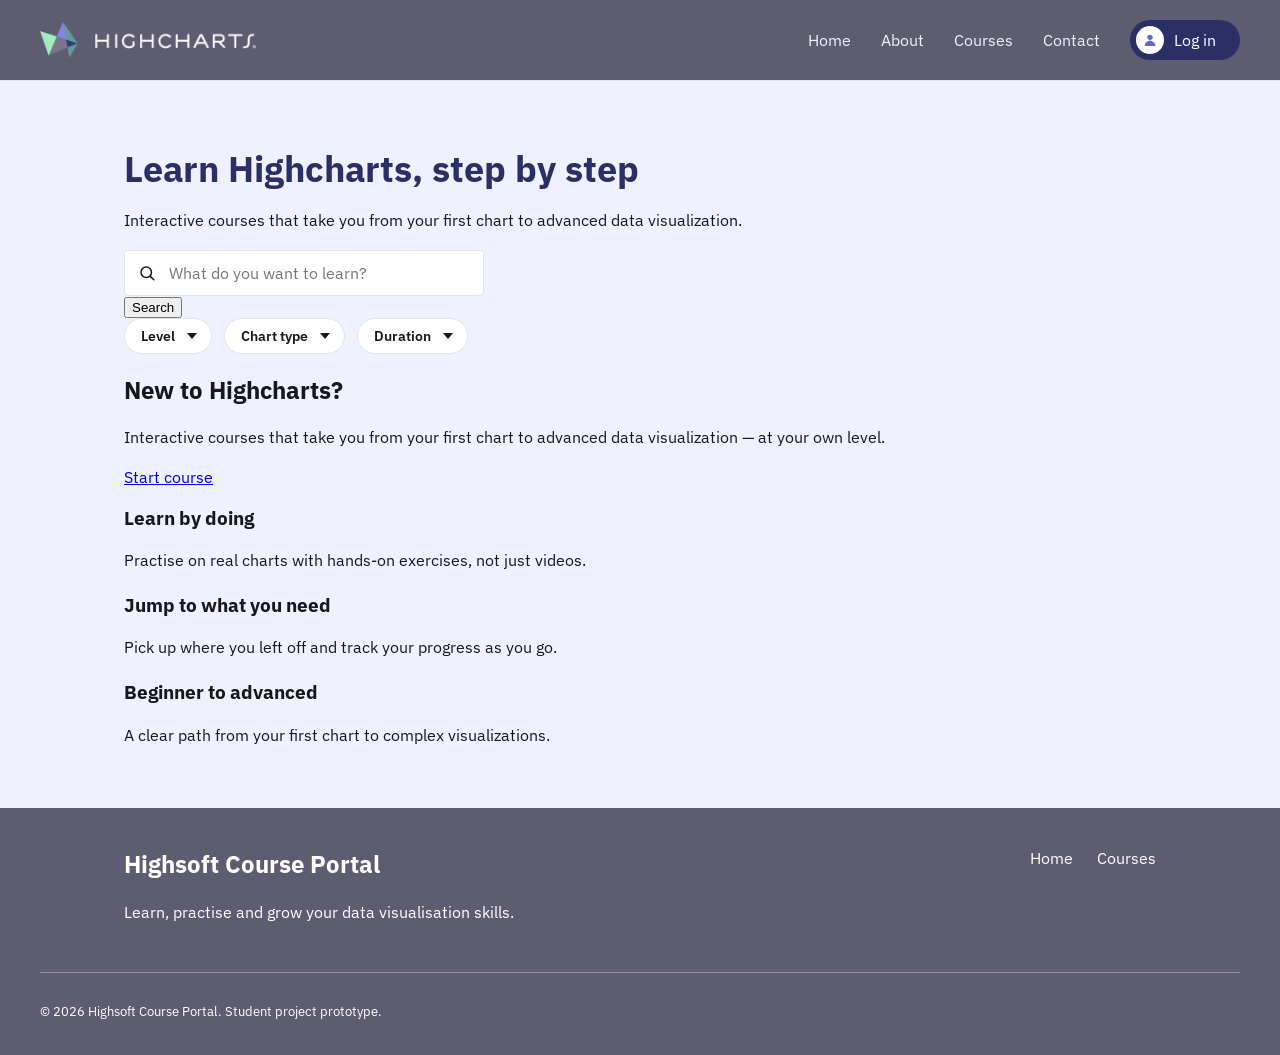
==== frontend/index.html @ a18215db "Add new and returning student sections to landing page" ====
<!DOCTYPE html>
<html lang="en">
<head>
    <meta charset="UTF-8">
    <meta name="viewport" content="width=device-width, initial-scale=1.0">
    <title>Home | Highsoft Course Portal</title>
    <link rel="preconnect" href="https://fonts.googleapis.com">
    <link rel="preconnect" href="https://fonts.gstatic.com" crossorigin>
    <link href="https://fonts.googleapis.com/css2?family=IBM+Plex+Sans:wght@300;400;500;600;700&display=swap" rel="stylesheet">
    <link rel="stylesheet" href="css/style.css">
</head>

<body>

    <header>
        <nav aria-label="Main navigation">
            <a href="index.html" class="nav-logo">
                <img src="logos/highcharts-logo-dark.png" alt="Highcharts home">
            </a>

            <ul>
                <li><a href="index.html" aria-current="page">Home</a></li>
                <li><a href="about.html">About</a></li>
                <li><a href="courses.html">Courses</a></li>
                <li><a href="contact.html">Contact</a></li>
            </ul>

            <div class="student-nav-dropdown">
                <button type="button"
                        class="login-btn student-nav-toggle"
                        aria-expanded="false"
                        aria-controls="student-nav-menu">
                    <span class="login-icon" aria-hidden="true">
                        <svg viewBox="0 0 24 24" width="16" height="16" fill="currentColor">
                            <circle cx="12" cy="8" r="4"/>
                            <path d="M4 21c0-4.4 3.6-8 8-8s8 3.6 8 8z"/>
                        </svg>
                    </span>
                    Log in
                </button>

                <div id="student-nav-menu" class="student-nav-menu" hidden>
                    <a href="login.html">Log in</a>
                    <a href="profile.html">My profile</a>
                    <span class="student-nav-disabled" aria-disabled="true">Settings</span>
                </div>
            </div>
        </nav>
    </header>

    <main>
        <!-- Hero: title, search and filters (search/filter markup reused from courses.html) -->
        <section class="hero">
            <div class="hero-text">
                <h1>Learn Highcharts, step by step</h1>
                <p>Interactive courses that take you from your first chart to advanced data visualization.</p>

                <div class="hero-search">
                    <div class="course-search">
                        <label for="landing-search" class="visually-hidden">Search courses</label>
                        <svg class="search-icon" viewBox="0 0 24 24" aria-hidden="true">
                            <circle cx="11" cy="11" r="7" fill="none" stroke="currentColor" stroke-width="2"/>
                            <line x1="16.5" y1="16.5" x2="21" y2="21" stroke="currentColor" stroke-width="2" stroke-linecap="round"/>
                        </svg>
                        <input
                            type="search"
                            id="landing-search"
                            placeholder="What do you want to learn?"
                        >
                    </div>
                    <button type="button" id="landing-search-btn" class="btn-search">Search</button>
                </div>

                <div class="course-filters">
                    <select id="landing-level" aria-label="Filter by level">
                        <option value="">Level</option>
                        <option value="beginner">Beginner</option>
                        <option value="intermediate">Intermediate</option>
                        <option value="advanced">Advanced</option>
                    </select>

                    <select id="landing-chart-type" aria-label="Filter by chart type">
                        <option value="">Chart type</option>
                        <option value="line">Line chart</option>
                        <option value="bar">Bar chart</option>
                        <option value="pie">Pie chart</option>
                    </select>

                    <select id="landing-duration" aria-label="Filter by duration">
                        <option value="">Duration</option>
                        <option value="short">1 hour or less</option>
                        <option value="medium">1–3 hours</option>
                        <option value="long">Over 3 hours</option>
                    </select>
                </div>
            </div>

            <!-- Image placeholder (right side) -->
            <div class="hero-image" aria-hidden="true"></div>
        </section>

        <!-- Search results: hidden until the user searches or filters -->
        <section class="search-results" id="landing-results" hidden>
            <div class="results-top">
                <h2>Explore courses</h2>
                <!-- button (not a link), because it changes something on this page -->
                <button type="button" id="landing-results-close" class="results-close" aria-label="Close search results">✕</button>
            </div>

            <!-- Filled with up to 3 matching courses by landing.js -->
            <div id="landing-results-list" class="course-grid"></div>

            <a href="courses.html" class="see-all-link">See all courses</a>
        </section>

        
        <!-- Returning student: shown by landing.js when Kari has progress -->
        <section class="continue" id="landing-continue" hidden>
            <h2>Continue where you left off</h2>
            <!-- Filled with Kari's courses by landing.js -->
            <div id="landing-continue-list" class="continue-grid"></div>
        </section>

        <!-- New student: shown when Kari has no progress yet -->
        <section class="new-user" id="landing-new-user">
            <h2>New to Highcharts?</h2>
            <p>Interactive courses that take you from your first chart to advanced data visualization — at your own level.</p>
            <a href="course-detail.html?course_id=1" class="btn btn-primary">Start course</a>

            <div class="feature-grid">
                <div class="feature-card">
                    <h3>Learn by doing</h3>
                    <p>Practise on real charts with hands-on exercises, not just videos.</p>
                </div>
                <div class="feature-card">
                    <h3>Jump to what you need</h3>
                    <p>Pick up where you left off and track your progress as you go.</p>
                </div>
                <div class="feature-card">
                    <h3>Beginner to advanced</h3>
                    <p>A clear path from your first chart to complex visualizations.</p>
                </div>
            </div>
        </section>

    </main>

    <footer class="site-footer">
        <div class="footer-content">
            <div class="footer-brand">
                <h2>Highsoft Course Portal</h2>
                <p>Learn, practise and grow your data visualisation skills.</p>
            </div>

            <nav class="footer-nav" aria-label="Footer navigation">
                <a href="index.html">Home</a>
                <a href="courses.html">Courses</a>
            </nav>
        </div>

        <div class="footer-bottom">
            <p>&copy; 2026 Highsoft Course Portal. Student project prototype.</p>
        </div>
    </footer>

    <script src="js/student-nav.js" defer></script>
</body>
</html>
---- frontend/css/style.css ----
/* ============================================================
   HIGHSOFT COURSE PORTAL — STYLES
   Contents:
     1. COLORS (design tokens)
     2. BASE (reset, body, layout, text)
     3. HEADER & NAV
     4. BUTTONS
     5. SEARCH & FILTERS
     6. COURSE CARDS
     7. FOOTER
   ============================================================ */


/* ============================================================
   1. COLORS  (built on the Highcharts brand kit)
   ============================================================ */
:root {
    /* --- Surfaces --- */
    --surface-page: #F0F1FF;   /* Brand 100 — page background */
    --surface-card: #FFFFFF;   /* Neutral 0 — cards */
    --surface-band: #E1E3FF;   /* Brand 200 — bands / image box */

    /* --- Text --- */
    --ink:    #18171C;   /* Neutral 900 — body text */
    --muted:  #5E5C70;   /* Neutral 600 — muted text */
    --border: #E3E3E8;   /* Neutral 100 — borders */
    --border-strong: #ACABBA;   /* Neutral 300 — dividers */

    /* --- Purple (actions) --- */
    --brand:        #4A55C9;  /* Brand 700 — primary button */
    --brand-hover:  #3F4699;  /* Brand 800 — hover */
    --brand-soft:   #F0F1FF;  /* Brand 100 — soft fill */
    --brand-accent: #6268D0;  /* Brand 600 — links, hover, focus */
    --brand-deep:   #2A2F66;  /* Brand 900 — headings, login */

    /* --- Status (light fill + dark ink) --- */
    --success-bg:   #D1FAE5;  --success-ink:   #047857;
    --attention-bg: #FEF3C7;  --attention-ink: #B45309;
    --danger-bg:    #FEE2E2;  --danger-ink:    #B91C1C;
}

/* ============================================================
   2. BASE
   ============================================================ */

/* --- Reset --- */
* {
    box-sizing: border-box;
}

/* --- Page --- */
body {
    margin: 0;
    font-family: "IBM Plex Sans", sans-serif;
    background-color: var(--surface-page);
    color: var(--ink);
}

/* --- Main layout --- */
main {
    max-width: 1080px;
    margin: 40px auto;
    padding: 0 24px;
}

/* --- Text --- */
h1 {
    font-size: 36px;
    margin-top: 64px;
    margin-bottom: 12px;
    color: var(--brand-deep);
}

p {
    line-height: 1.6;
}

/* --- Page intro (heading + text right under it) --- */
main > h1,
main > p {
    text-align: center;
}

main > p {
    color: var(--muted);
    margin-top: 0;
}


/* --- Back link (above the page heading) --- */
.back-link {
    display: inline-flex;
    align-items: center;
    gap: 16px;
    color: var(--ink);
    text-decoration: none;
    font-size: 18px;
    font-weight: 300;
    transition: color 0.15s;
}

.back-link svg {
    width: 40px;
    height: auto;
}

.back-link:hover {
    color: var(--brand);
}

/* --- Utilities --- */
/* Hides text visually but keeps it for screen readers */
.visually-hidden {
    position: absolute;
    width: 1px;
    height: 1px;
    overflow: hidden;
    clip: rect(0 0 0 0);
    white-space: nowrap;
}


/* ============================================================
   3. HEADER & NAV
   ============================================================ */

/* --- Header bar --- */
header {
    padding: 20px 40px;
    background-color: var(--muted);
    border-bottom: 1px solid var(--border);
}

/* --- Navigation (header only, so the footer nav isn't affected) --- */
header nav {
    display: flex;
    align-items: center;
    gap: 30px;
    flex-wrap: wrap;
}

/* --- Logo --- */
.nav-logo {
    display: inline-flex;
    align-items: center;
}

.nav-logo img {
    height: clamp(28px, 4vw, 36px);   /* scales a little with screen width */
    width: auto;
}

/* --- Links --- */
header nav ul {
    display: flex;
    gap: 30px;
    list-style: none;
    margin: 0 0 0 auto;   /* auto pushes the links to the right */
    padding: 0;
}

header nav a {
    text-decoration: none;
    color: var(--brand-soft);
}

header nav a:hover {
    text-decoration: underline;
}


/* ============================================================
   4. BUTTONS
   ============================================================ */

/* --- Login button (header) --- */
.login-btn {
    display: inline-flex;
    align-items: center;
    gap: 10px;
    padding: 6px 24px 6px 6px;   /* less on the left so the icon sits close to the edge */
    background-color: var(--brand-deep);
    color: #FFFFFF;
    border-radius: 999px;        /* pill shape */
    font-weight: 600;
    text-decoration: none;
    transition: background-color 0.15s;
}

.login-btn:hover {
    background-color: var(--brand);
    text-decoration: none;       /* stops the nav-link underline */
}

/* --- Profile icon inside the login button --- */
.login-icon {
    display: inline-flex;
    align-items: center;
    justify-content: center;
    width: 28px;
    height: 28px;
    border-radius: 50%;
    background-color: #FFFFFF;
    color: var(--brand-accent);  /* icon color */
}

/* --- "View course" button (cards) --- */
.course-button {
    align-self: center;          /* centered, hugs its text */
    margin-top: auto;            /* pushes the button to the bottom of the card */
    padding: 8px 24px;
    background-color: var(--brand-accent);
    color: var(--surface-card);
    border: 1px solid var(--brand);
    border-radius: 4px;
    font-family: inherit;
    font-size: 14px;
    font-weight: 600;
    cursor: pointer;
    transition: background-color 0.15s;
}

.course-button:hover:not(:disabled) {
    background-color: var(--brand-hover);
}

/* Disabled until course pages exist ("coming soon") */
.course-button:disabled {
    cursor: not-allowed;
}


/* --- "Load more" button (below the grid) --- */
.load-more-btn {
    display: block;
    margin: 32px auto 0;         /* centered under the cards */
    width: clamp(200px, 30%, 360px);   /* 30% of the content width, but never under 200px or over 360px */
    padding: 10px 16px;
    background-color: var(--surface-card);
    color: var(--brand);
    border: 1px solid var(--brand);
    border-radius: 4px;
    font-family: inherit;
    font-size: 14px;
    font-weight: 600;
    cursor: pointer;
    transition: background-color 0.15s;
}

.load-more-btn:hover {
    background-color: var(--surface-page);
}

/* Keep it hidden when JS sets the hidden attribute */
.load-more-btn[hidden] {
    display: none;
}


/* ============================================================
   5. SEARCH & FILTERS
   ============================================================ */

/* --- Toolbar: search + filters on one row --- */
.course-toolbar {
    display: flex;
    flex-wrap: wrap;
    align-items: center;
    justify-content: center;
    gap: 16px;
    margin-top: 30px;
    padding-bottom: 24px;
    border-bottom: 1px solid var(--border-strong);
}

/* --- Search field --- */
.course-search {
    position: relative;          /* lets the icon sit inside the field */
    flex: 1 1 280px;
    max-width: 360px;
}

.search-icon {
    position: absolute;
    left: 14px;
    top: 50%;
    transform: translateY(-50%);
    width: 18px;
    height: 18px;
    color: var(--ink);
    pointer-events: none;        /* clicks go through to the input */
}

.course-search input {
    width: 100%;
    padding: 12px 16px 12px 44px;   /* extra left space for the icon */
    font-family: inherit;
    font-size: 16px;
    color: var(--ink);
    background-color: var(--surface-card);
    border: 1px solid var(--border);
    border-radius: 4px;
    transition: border-color 0.15s;
}

.course-search input:hover {
    border-color: var(--brand);
}

.course-search input:focus {
    border-color: var(--brand);
    outline: 2px solid var(--brand-soft);
    outline-offset: 1px;
}

/* --- Filter dropdowns (pill shape) --- */
.course-filters {
    display: flex;
    flex-wrap: wrap;
    gap: 12px;
}

.course-filters select,
.course-sort {
    appearance: none;            /* removes the browser's own arrow */
    field-sizing: content;       /* width follows the selected text */
    padding: 8px 36px 8px 16px;  /* extra right space for our arrow */
    font-family: inherit;
    font-size: 14px;
    font-weight: 600;
    color: var(--ink);
    background-color: var(--surface-card);
    background-image: url("data:image/svg+xml,%3Csvg xmlns='http://www.w3.org/2000/svg' viewBox='0 0 10 6'%3E%3Cpath d='M0 0h10L5 6z' fill='%2318171C'/%3E%3C/svg%3E");
    background-repeat: no-repeat;
    background-position: right 14px center;
    background-size: 10px 6px;
    border: 1px solid var(--border);
    border-radius: 999px;
    cursor: pointer;
    transition: border-color 0.15s, background-color 0.15s;
}

.course-filters select:hover,
.course-sort:hover {
    background-color: var(--surface-page);   /* same light purple as the page */
    border-color: var(--brand);
}

.course-filters select:focus,
.course-sort:focus {
    border-color: var(--brand);
    outline: 2px solid var(--brand-soft);
    outline-offset: 1px;
}

/* Keep the open dropdown list white */
.course-filters select option {
    background-color: #FFFFFF;
    color: var(--ink);
}


/* ============================================================
   6. COURSE CARDS
   ============================================================ */

/* --- Results header: heading + course count --- */
.results-header {
    margin-top: 30px;
}

.results-header h2 {
    text-align: center;
    color: var(--brand-deep);
    margin-bottom: 8px;
}

#course-count {
    color: var(--muted);
    margin: 0;
}

/* --- Results bar: course count left, sort right --- */
.results-bar {
    display: flex;
    justify-content: space-between;
    align-items: center;
    gap: 16px;
    flex-wrap: wrap;
}

/* --- Grid --- */
.course-grid {
    display: grid;
    grid-template-columns: repeat(auto-fill, minmax(280px, 1fr));  /* 3 across on wide screens, wraps on small */
    gap: 24px;
    margin-top: 24px;
}

/* --- Card --- */
.course-card {
    background-color: var(--surface-card);
    border: 1px solid var(--border);
    border-radius: 0px;
    padding: 16px;
    text-align: left;
    display: flex;
    flex-direction: column;      /* stacks content so the button can sit at the bottom */
    transition: transform 0.35s ease, box-shadow 0.35s ease, border-color 0.35s ease;
}

.course-card:hover {
    transform: translateY(-1px);                     /* barely lifts */
    box-shadow: 0 4px 12px rgba(42, 47, 102, 0.06);  
    border-color: var(--brand-accent);
}

/* --- Image placeholder (sits inside the card padding) --- */
.course-image {
    width: 100%;
    height: 200px;
    margin-bottom: 16px;
    background-color: var(--surface-band);
    display: flex;
    align-items: center;
    justify-content: center;
    color: var(--muted);
    font-size: 14px;
}

/* --- Meta row: level badge left, duration right --- */
.course-meta {
    display: flex;
    justify-content: space-between;
    align-items: center;
    margin-bottom: 12px;
}

.course-duration {
    margin: 0;
    font-size: 12px;
    color: #625c73;
    font-weight: 400;
}

/* --- Level badge (color per level) --- */
.course-level {
    display: inline-block;
    padding: 4px 24px;
    border-radius: 999px;
    font-size: 12px;
    font-weight: 600;
    background-color: var(--success-bg);
    color: var(--success-ink);
}

.level-intermediate {
    background-color: var(--attention-bg);
    color: var(--attention-ink);
}

.level-advanced {
    background-color: var(--danger-bg);
    color: var(--danger-ink);
}

/* --- Title + description --- */
.course-card h3 {
    margin: 0 0 8px;
    font-size: 18px;
}

.course-description {
    margin: 0 0 16px;
    font-size: 14px;
}


/* ============================================================
   7. FOOTER
   ============================================================ */

/* --- Footer bar --- */
.site-footer {
    background-color: var(--muted);   /* same as the header */
    color: #FFFFFF;
    padding: 40px 24px 20px;
    margin-top: 60px;
}

/* --- Top row: brand + links --- */
.footer-content {
    max-width: 1032px;   /* same width as the main content (1080 - 2 × 24 padding) */
    margin: 0 auto;
    display: flex;
    justify-content: space-between;
    align-items: flex-start;
    gap: 30px;
}

.footer-brand h2 {
    margin-top: 0;
}

.footer-brand p {
    margin-top: 8px;
}

.footer-nav {
    display: flex;
    gap: 24px;
    flex-wrap: wrap;
}

.footer-nav a {
    color: #FFFFFF;
    text-decoration: none;
}

.footer-nav a:hover {
    text-decoration: underline;
}

/* --- Bottom row: copyright --- */
.footer-bottom {
    max-width: 1200px;
    margin: 30px auto 0;
    padding-top: 16px;
    border-top: 1px solid rgba(255, 255, 255, 0.3);
    font-size: 13px;
}

/* --- Mobile --- */
@media (max-width: 600px) {
    .footer-content {
        flex-direction: column;
    }
}

/* Lesson page layout */

.lesson-page {
    max-width: 1200px;
    margin: 0 auto;
    padding: 32px 24px;
}

.lesson-layout {
    display: grid;
    grid-template-columns: 320px minmax(0, 1fr);
    gap: 32px;
    margin-top: 32px;
}

.lesson-sidebar {
    background-color: #f5f7fb;
    padding: 24px;
    border-radius: 12px;
}

.lesson-main {
    min-width: 0;
}

@media (max-width: 768px) {
    .lesson-layout {
        grid-template-columns: 1fr;
    }
}
/* Lesson sidebar links */

#lesson-navigation {
    padding-left: 20px;
}

#lesson-navigation li {
    margin-bottom: 14px;
    line-height: 1.5;
}

#lesson-navigation a {
    color: #30366f;
    text-decoration: none;
}

#lesson-navigation a:hover {
    text-decoration: underline;
}

#lesson-navigation a.active {
    font-weight: bold;
    color: #2458c6;
}

#lesson-navigation a.completed {
    color: #218052;
}
/* Lesson progress consent */

.progress-consent {
    background-color: #f5f7fb;
    border: 1px solid #dce3f0;
    border-radius: 12px;
    padding: 24px;
    margin-top: 32px;
    margin-bottom: 24px;
}

.progress-consent h2 {
    margin-top: 0;
    color: #30366f;
}

.progress-consent label {
    display: flex;
    align-items: center;
    gap: 10px;
    margin: 20px 0;
    cursor: pointer;
}

.progress-consent input[type="checkbox"] {
    width: 18px;
    height: 18px;
    accent-color: #30366f;
}

#save-consent {
    background-color: #30366f;
    color: white;
    border: none;
    border-radius: 8px;
    padding: 10px 18px;
    cursor: pointer;
    font-size: 14px;
}

#save-consent:hover {
    background-color: #2458c6;
}

#consent-message {
    margin-top: 12px;
    color: #218052;
}
/* Lesson completion section */

.lesson-completion {
    background-color: #f5f7fb;
    border: 1px solid #dce3f0;
    border-radius: 12px;
    padding: 24px;
    margin-bottom: 24px;
}

.lesson-completion h2 {
    margin-top: 0;
    color: #30366f;
}

#completion-message {
    margin: 16px 0;
}

#complete-lesson {
    background-color: #30366f;
    color: white;
    border: none;
    border-radius: 8px;
    padding: 12px 20px;
    cursor: pointer;
    font-size: 14px;
}

#complete-lesson:hover:not(:disabled) {
    background-color: #2458c6;
}

#complete-lesson:disabled {
    background-color: #dce3e9;
    color: #64748b;
    cursor: not-allowed;
}
/* Previous and Next lesson buttons */

.lesson-buttons {
    display: flex;
    justify-content: space-between;
    gap: 16px;
    margin-top: 24px;
}

.lesson-buttons button {
    background-color: #30366f;
    color: white;
    border: none;
    border-radius: 8px;
    padding: 12px 24px;
    font-size: 14px;
    cursor: pointer;
}

.lesson-buttons button:hover:not(:disabled) {
    background-color: #2458c6;
}

.lesson-buttons button:disabled {
    background-color: #dce3e9;
    color: #64748b;
    cursor: not-allowed;
}

.lesson-buttons button:focus-visible {
    outline: 3px solid #2458c6;
    outline-offset: 3px;
}
/* Lesson help section */
.lesson-help {
    margin-top: 24px;
    padding: 24px;
    background-color: #f5f7fb;
    border: 1px solid #e1e5ee;
    border-radius: 12px;
}

.lesson-help h2 {
    margin-top: 0;
    margin-bottom: 16px;
}

.lesson-help p {
    line-height: 1.6;
}

.lesson-help ul {
    padding-left: 24px;
    line-height: 1.8;
}
/* Lesson practice section */
.lesson-practice {
    margin-top: 24px;
    padding: 24px;
    background-color: #f5f7fb;
    border: 1px solid #e1e5ee;
    border-radius: 12px;
}

.lesson-practice h2 {
    margin-top: 0;
    margin-bottom: 16px;
}

.practice-options {
    display: flex;
    flex-direction: column;
    gap: 12px;
    margin: 20px 0;
}

.practice-options label {
    cursor: pointer;
}

#check-practice-answer {
    background-color: #30366f;
    color: white;
    border: none;
    border-radius: 8px;
    padding: 12px 20px;
    cursor: pointer;
    font: inherit;
}

#check-practice-answer:hover {
    background-color: #454f9c;
}

#check-practice-answer:focus-visible {
    outline: 3px solid #6478d8;
    outline-offset: 3px;
}

#practice-feedback {
    margin-bottom: 0;
    line-height: 1.6;
}

/* Course detail - top section */
.course-detail-top {
    display: flex;
    align-items: center;
    gap: 40px;
    margin-top: 32px;
}

.course-detail-image img {
    width: 350px;
    max-width: 100%;
    height: auto;
}

.course-detail-info {
    flex: 1;
}

/* Course detail title */
.course-detail-info h1 {
    margin-top: 12px;
    margin-bottom: 16px;
    text-align: left;
}

/* Course detail - level badge */
.course-detail-info #course-level {
    display: inline-block;
    background-color: var(--success-bg);
    color: var(--success-ink);
    padding: 4px 20px;
    border-radius: 999px;
    font-size: 12px;
    font-weight: 600;
    margin: 0;
}

/* Course detail - duration and lessons */
.course-detail-meta {
    display: flex;
    align-items: center;
    gap: 32px;
    margin-top: 20px;
}

.course-detail-meta p {
    margin: 0;
}

/* Course detail - learning and about sections */
.course-detail-sections {
    display: grid;
    grid-template-columns: 1fr 1fr;
    gap: 40px;
    margin-top: 40px;
}

.course-learning {
    border-right: 1px solid var(--border-strong);
    padding-right: 40px;
}

.course-detail-sections h2 {
    color: var(--brand-deep);
    margin-top: 0;
}

/* Course detail - learning outcomes */
.course-learning li {
    margin-bottom: 16px;
    line-height: 1.5;
}

/* Course detail - content section */
.course-content {
    margin-top: 48px;
}

.course-content h2 {
    text-align: center;
    color: var(--brand-deep);
    margin-bottom: 32px;
}

/* Course detail - lesson list */
#lesson-list {
    list-style: none;
    padding: 0;
    margin: 0;
}

#lesson-list li {
    background-color: var(--surface-card);
    border: 1px solid var(--border-strong);
    padding: 20px 24px;
    margin-bottom: 12px;
    border-radius: 4px;
    display: flex;
justify-content: space-between;
align-items: center;
}

/* Course detail - lesson durations */
#lesson-list li span:last-child {
    color: var(--muted);
    font-size: 14px;
    white-space: nowrap;
    margin-left: 16px;
}

/* Course detail - Start Course button */
.course-actions {
    text-align: center;
    margin-top: 40px;
}

#start-course-btn {
    background-color: var(--brand);
    color: white;
    border: none;
    border-radius: 4px;
    padding: 14px 48px;
    font-family: inherit;
    font-size: 16px;
    font-weight: 600;
    cursor: pointer;
}

#start-course-btn:hover:not(:disabled) {
    background-color: var(--brand-hover);
}

/* Course detail - short description */
#course-summary {
    color: var(--muted);
    font-size: 16px;
    line-height: 1.5;
    margin: 16px 0;
    text-align: left;
}

/* Course detail - consent section */
.course-actions {
    max-width: 500px;
    margin: 48px auto 0;
    padding: 32px;
    border: 1px dashed var(--border-strong);
    text-align: center;
}

.course-consent {
    display: flex;
    align-items: flex-start;
    gap: 12px;
    text-align: left;
    font-size: 14px;
    line-height: 1.5;
    margin-bottom: 24px;
}

.course-consent input {
    margin-top: 4px;
    accent-color: var(--brand);
}

/* Course detail - consent feedback */
#course-consent-message {
    text-align: center;
    font-size: 13px;
    color: var(--muted);
    margin: 0 0 20px;
}

/* Lesson page - horizontal progress header */
.lesson-header {
    display: flex;
    align-items: center;
    gap: 24px;
    margin-bottom: 48px;
}

.lesson-header .back-link {
    margin-right: auto;
    white-space: nowrap;
}

.lesson-header #lesson-number {
    margin: 0;
    white-space: nowrap;
    font-weight: 600;
    color: var(--brand-deep);
}

.lesson-header #lesson-progress {
    width: 280px;
    height: 8px;
}

.lesson-header #progress-percentage {
    font-weight: 600;
    color: var(--brand-deep);
    white-space: nowrap;
}

/* Lesson page - sidebar styling */
.lesson-sidebar {
    background: transparent;
    border-radius: 0;
    border-right: 1px solid var(--border-strong);
    padding: 24px 32px 24px 0;
}

/* Lesson sidebar - navigation circles */
#lesson-navigation {
    list-style: none;
    padding-left: 0;
    margin-top: 24px;
}

#lesson-navigation li {
    position: relative;
    padding-left: 24px;
    margin-bottom: 20px;
}

#lesson-navigation li::before {
    content: "";
    position: absolute;
    left: 0;
    top: 7px;
    width: 8px;
    height: 8px;
    border: 1px solid var(--brand-deep);
    border-radius: 50%;
    background-color: transparent;
}

/* Current lesson - filled circle */
#lesson-navigation li:has(a.active)::before {
    background-color: var(--brand-deep);
    border-color: var(--brand-deep);
}

/* Completed lesson - green circle with checkmark */
#lesson-navigation li:has(a.completed)::before {
    content: "✓";
    background-color: var(--success-bg);
    border-color: var(--success-ink);
    color: var(--success-ink);
    font-size: 9px;
    font-weight: bold;
    text-align: center;
    line-height: 8px;
}

/* Current lesson takes priority if also completed */
#lesson-navigation li:has(a.active)::before {
    content: "";
    background-color: var(--brand-deep);
    border-color: var(--brand-deep);
}

/* Lesson sidebar - heading divider */
.lesson-sidebar h2 {
    font-size: 13px;
    font-weight: 500;
    text-transform: uppercase;
    letter-spacing: 0.5px;
    color: var(--brand-deep);
    border-bottom: 1px solid var(--border-strong);
    padding-bottom: 24px;
    margin-bottom: 28px;
}

/* Lesson page - content headings */
.lesson-main h1 {
    font-size: 32px;
    line-height: 1.2;
    color: var(--brand-deep);
    margin-top: 0;
    margin-bottom: 24px;
}

.lesson-content h2,
.lesson-example h2 {
    font-size: 18px;
    color: var(--brand-deep);
    margin-top: 24px;
    margin-bottom: 16px;
}

.lesson-content p {
    line-height: 1.6;
    max-width: 650px;
}

/* Lesson page - compact practice section */
.lesson-practice {
    padding: 24px;
    margin-top: 24px;
    border: 1px solid var(--border-strong);
    border-radius: 8px;
}

.lesson-practice h2 {
    font-size: 18px;
    color: var(--brand-deep);
    margin-top: 0;
    margin-bottom: 16px;
}

.lesson-practice p {
    margin-bottom: 12px;
}

/* Lesson page - expandable help */
.lesson-help {
    background: transparent;
    border: none;
    padding: 0;
    margin-top: 20px;
}

.lesson-help summary {
    display: inline-block;
    cursor: pointer;
    padding: 8px 16px;
    border: 1px solid var(--border-strong);
    border-radius: 4px;
    color: var(--brand-deep);
    font-size: 14px;
    font-weight: 600;
    list-style: none;
}

.lesson-help summary:hover {
    background-color: var(--surface-card);
}

.lesson-help[open] {
    background-color: var(--surface-card);
    border: 1px solid var(--border-strong);
    border-radius: 8px;
    padding: 20px;
}

/* Hide duplicate consent section on Lesson page */
.lesson-page .progress-consent {
    display: none;
}

/* Lesson page - Practice and Notes tabs */
.lesson-tabs {
    display: flex;
    gap: 0;
    margin-top: 32px;
    border-bottom: 1px solid var(--border-strong);
}

.lesson-tab {
    background: transparent;
    border: none;
    padding: 12px 28px;
    font-family: inherit;
    font-size: 15px;
    color: var(--muted);
    cursor: pointer;
}

.lesson-tab.active {
    color: var(--brand-deep);
    font-weight: 600;
    border-bottom: 3px solid var(--brand);
}

.lesson-tab:hover {
    color: var(--brand-deep);
}

/* Align Help to the right of Practice / Notes */
.lesson-tabs {
    align-items: center;
}

.lesson-tabs .lesson-help {
    margin: 0 0 0 auto;
    padding: 0;
    border: none;
    background: transparent;
}

.lesson-tabs .lesson-help summary {
    font-size: 13px;
    padding: 8px 14px;
    white-space: nowrap;
}

/* Keep Help in place when expanded */
.lesson-tabs {
    position: relative;
}

.lesson-tabs .lesson-help {
    position: relative;
}

.lesson-tabs .lesson-help[open] {
    background: transparent;
    border: none;
    padding: 0;
}

/* Floating Help panel */
.lesson-tabs .lesson-help[open] > :not(summary) {
    position: relative;
}

/* Position expanded Help as a floating panel */
.lesson-tabs .lesson-help[open] {
    position: absolute;
    right: 0;
    top: 0;
    width: 300px;
    background-color: var(--surface-card);
    border: 1px solid var(--border-strong);
    border-radius: 8px;
    padding: 16px;
    z-index: 10;
    box-shadow: 0 4px 12px rgba(0, 0, 0, 0.08);
}

/* Lesson page - connect tabs and practice panel */
.lesson-tabs {
    margin-top: 24px;
}

.lesson-practice {
    margin-top: 0;
    border-radius: 0 0 8px 8px;
}

.lesson-notes {
    margin-top: 0;
    padding: 24px;
    border: 1px solid var(--border-strong);
    border-radius: 0 0 8px 8px;
}

/* Keep the inactive panel hidden */
.lesson-practice[hidden],
.lesson-notes[hidden] {
    display: none;
}

/* Lesson page - consistent purple buttons */
.lesson-page #check-practice-answer,
.lesson-page #complete-lesson,
.lesson-page #next-lesson,
.lesson-page #previous-lesson {
    background-color: var(--brand);
    color: white;
    border: none;
    border-radius: 4px;
}

/* Hover effect */
.lesson-page #check-practice-answer:hover:not(:disabled),
.lesson-page #complete-lesson:hover:not(:disabled),
.lesson-page #next-lesson:hover:not(:disabled),
.lesson-page #previous-lesson:hover:not(:disabled) {
    background-color: var(--brand-hover);
}

/* Disabled buttons */
.lesson-page button:disabled {
    background-color: #d9dce5;
    color: #788196;
    cursor: not-allowed;
}

/* Lesson page - Notes panel */
.lesson-notes {
    padding: 24px;
    background-color: var(--surface-card);
}

.lesson-notes h2 {
    font-size: 18px;
    color: var(--brand-deep);
    margin: 0 0 16px;
}

.lesson-notes label {
    display: block;
    margin-bottom: 12px;
    font-size: 14px;
}

#lesson-notes-input {
    display: block;
    width: 100%;
    min-height: 180px;
    padding: 16px;
    box-sizing: border-box;
    border: 1px solid var(--border-strong);
    border-radius: 4px;
    font-family: inherit;
    font-size: 15px;
    line-height: 1.5;
    resize: vertical;
}

/* Course Completed page */
.completion-page {
    min-height: 75vh;
    display: flex;
    justify-content: center;
    align-items: flex-start;
    padding: 80px 24px;
    text-align: center;
}

.completion-content {
    width: 100%;
    max-width: 600px;
}

.completion-icon {
    width: 120px;
    height: 120px;
    margin: 0 auto 24px;
    border: 7px solid #10b981;
    border-radius: 50%;
    background-color: #d1fae5;
    color: #047857;
    font-size: 72px;
    display: flex;
    justify-content: center;
    align-items: center;
}

.completion-content h1 {
    margin-bottom: 12px;
    color: var(--brand-deep);
}

.completion-confirmation {
    display: flex;
    align-items: center;
    justify-content: center;
    gap: 14px;
    width: fit-content;
    max-width: 100%;
    margin: 24px auto;
    padding: 12px 28px;
    border: 1px solid #E5AC45;
    border-radius: 999px;
    color: var(--muted);
    font-size: 14px;
}

.completion-confirmation::before {
    content: "";
    width: 14px;
    height: 14px;
    flex-shrink: 0;
    background-color: #D99A25;
    border: 1px solid #946514;
    border-radius: 50%;
}

.completion-stats {
    display: flex;
    justify-content: center;
    gap: 40px;
    margin: 32px 0 64px;
}

.completion-stats div {
    display: flex;
    flex-direction: column;
    gap: 4px;
}

.completion-stats strong {
    font-size: 24px;
    color: var(--brand-deep);
}

.completion-stats span {
    color: var(--muted);
}

.completion-actions {
    display: flex;
    justify-content: center;
    gap: 24px;
    flex-wrap: wrap;
}

.completion-primary-btn,
.completion-secondary-btn {
    padding: 12px 24px;
    border-radius: 4px;
    text-decoration: none;
    font-weight: 600;
}

.completion-primary-btn {
    background-color: var(--brand);
    color: white;
}

.completion-secondary-btn {
    border: 1px solid var(--brand);
    color: var(--brand);
}

.completion-page[hidden] {
    display: none;
}


/* =========================
   STUDENT PROFILE PAGE
   ========================= */

.profile-page {
    background-color: #f5f3ff;
    min-height: 80vh;
    padding: 48px 24px 80px;
}

.profile-container {
    max-width: 1100px;
    margin: 0 auto;
}

.profile-container > h1 {
    color: #21154a;
    font-size: 36px;
    font-weight: 700;
    margin-bottom: 32px;
}


/* Student information card */

.profile-student {
    display: flex;
    align-items: center;
    gap: 24px;
    background: #ffffff;
    border-radius: 16px;
    padding: 28px 32px;
    margin-bottom: 32px;
    box-shadow: 0 3px 12px rgba(33, 21, 74, 0.06);
}

.profile-avatar {
    width: 76px;
    height: 76px;
    border-radius: 50%;
    background: #e9e2ff;
    color: #39217a;
    display: flex;
    align-items: center;
    justify-content: center;
    font-size: 32px;
    font-weight: 700;
    flex-shrink: 0;
}

.profile-student-info h2 {
    color: #21154a;
    font-size: 22px;
    margin: 0 0 8px;
}

.profile-student-info p {
    color: #625c73;
    font-size: 14px;
    margin: 4px 0;
}

@media (max-width: 600px) {
    .profile-student {
        padding: 24px;
        gap: 16px;
    }

    .profile-avatar {
        width: 60px;
        height: 60px;
        font-size: 26px;
    }
}


/* Profile progress section */

.profile-progress {
    background: #ffffff;
    border-radius: 16px;
    padding: 32px;
    margin-bottom: 32px;
    box-shadow: 0 3px 12px rgba(33, 21, 74, 0.06);
}

.profile-progress > h2 {
    color: #21154a;
    font-size: 24px;
    margin: 0 0 28px;
}

.profile-progress-content {
    display: grid;
    grid-template-columns: 1fr 1.5fr;
    gap: 40px;
    align-items: center;
}

.profile-overall h3,
.profile-course-chart h3 {
    color: #39217a;
    font-size: 16px;
    font-weight: 600;
    margin-bottom: 20px;
}

.profile-overall {
    text-align: center;
}

#profile-overall-progress {
    font-size: 40px;
    font-weight: 700;
    color: #39217a;
}

#profile-progress-chart {
    min-height: 220px;
}

@media (max-width: 700px) {
    .profile-progress-content {
        grid-template-columns: 1fr;
        gap: 24px;
    }

    .profile-progress {
        padding: 24px;
    }
}


/* Circular overall progress indicator */

.profile-progress-circle {
    width: 170px;
    height: 170px;
    border-radius: 50%;
    margin: 0 auto;
    background: conic-gradient(
        #7655d6 0%,
        #7655d6 0%,
        #e9e2ff 0%,
        #e9e2ff 100%
    );
    display: flex;
    align-items: center;
    justify-content: center;
    position: relative;
}

.profile-progress-circle::before {
    content: "";
    position: absolute;
    inset: 16px;
    background: #ffffff;
    border-radius: 50%;
}

#profile-overall-progress {
    position: relative;
    z-index: 1;
    font-size: 36px;
    font-weight: 700;
    color: #39217a;
}


/* Profile consent controls */

.profile-consent-controls {
    margin-left: auto;
    text-align: right;
}

.profile-consent-controls p {
    font-size: 14px;
    color: #625c73;
    margin: 0 0 6px;
}

#profile-withdraw-consent {
    background: none;
    border: none;
    padding: 0;
    color: #c44b4b;
    font-family: inherit;
    font-size: 13px;
    text-decoration: underline;
    cursor: pointer;
}

#profile-withdraw-consent:hover {
    color: #922d2d;
}

@media (max-width: 600px) {
    .profile-student {
        flex-wrap: wrap;
    }

    .profile-consent-controls {
        width: 100%;
        margin-left: 0;
        text-align: left;
    }
}

.profile-progress-circle-label {
    position: relative;
    z-index: 1;
    display: flex;
    flex-direction: column;
    align-items: center;
    gap: 2px;
}

.profile-overall-caption {
    color: #625c73;
    font-size: 13px;
}


/* Profile course sections */

.profile-in-progress,
.profile-completed,
.profile-recommended {
    margin-bottom: 36px;
}

.profile-in-progress > h2,
.profile-completed > h2,
.profile-recommended > h2 {
    color: #21154a;
    font-size: 24px;
    font-weight: 700;
    margin-bottom: 20px;
}

/* Course card grid */

#profile-active-courses,
#profile-completed-courses {
    display: grid;
    grid-template-columns: repeat(2, minmax(0, 1fr));
    gap: 20px;
}

.profile-course-card {
    background: #ffffff;
    border-radius: 16px;
    padding: 24px;
    box-shadow: 0 3px 12px rgba(33, 21, 74, 0.06);
}

.profile-course-card h3 {
    color: #21154a;
    font-size: 18px;
    margin: 0 0 12px;
}

@media (max-width: 700px) {
    #profile-active-courses,
    #profile-completed-courses {
        grid-template-columns: 1fr;
    }
}


/* Profile course card details */

.profile-course-card p {
    color: #625c73;
    font-size: 14px;
    margin: 0 0 16px;
}

.profile-course-card progress {
    display: block;
    width: 100%;
    height: 10px;
    margin-bottom: 20px;
    appearance: none;
    border: none;
    border-radius: 10px;
    overflow: hidden;
    background: #e9e2ff;
}

.profile-course-card progress::-webkit-progress-bar {
    background: #e9e2ff;
    border-radius: 10px;
}

.profile-course-card progress::-webkit-progress-value {
    background: #7655d6;
    border-radius: 10px;
}

.profile-course-card progress::-moz-progress-bar {
    background: #7655d6;
    border-radius: 10px;
}

.profile-course-card a {
    display: inline-block;
    background: #7655d6;
    color: #ffffff;
    padding: 10px 20px;
    border-radius: 8px;
    font-size: 14px;
    font-weight: 600;
    text-decoration: none;
}

.profile-course-card a:hover {
    background: #5938b3;
}


/* Recommended courses */

.profile-recommended {
    border-top: 1px solid #b9b3d2;
    padding-top: 36px;
    margin-top: 48px;
}

.profile-recommended > h2 {
    text-align: center;
    margin-bottom: 32px;
}

#profile-recommended-courses {
    display: grid;
    grid-template-columns: repeat(3, minmax(0, 1fr));
    gap: 20px;
}

/* Recommended course links match Courses page buttons */
#profile-recommended-courses .course-button {
    display: inline-block;
    text-decoration: none;
    text-align: center;
}

/* Student navigation dropdown */
.student-nav-dropdown {
    position: relative;
}

.student-nav-toggle {
    cursor: pointer;
    font: inherit;
    appearance: none;
    border: none;
    outline: none;
}

.student-nav-toggle:focus-visible {
    outline: 2px solid #ffffff;
    outline-offset: 3px;
}

.student-nav-menu {
    position: absolute;
    top: calc(100% + 10px);
    right: 0;
    z-index: 1000;
    min-width: 170px;
    padding: 8px;
    background: #ffffff;
    border: 1px solid #e9e2f5;
    border-radius: 12px;
    box-shadow: 0 8px 24px rgba(40, 25, 75, 0.12);
}

.student-nav-menu[hidden] {
    display: none;
}

.student-nav-menu a,
.student-nav-disabled {
    display: block;
    padding: 11px 14px;
    border-radius: 8px;
    font-size: 14px;
    text-decoration: none;
    color: #302547;
}

.student-nav-menu a:hover,
.student-nav-menu a:focus-visible {
    background: #f0ebff;
    color: #6543c0;
}

.student-nav-disabled {
    color: #9993a5;
    cursor: not-allowed;
}
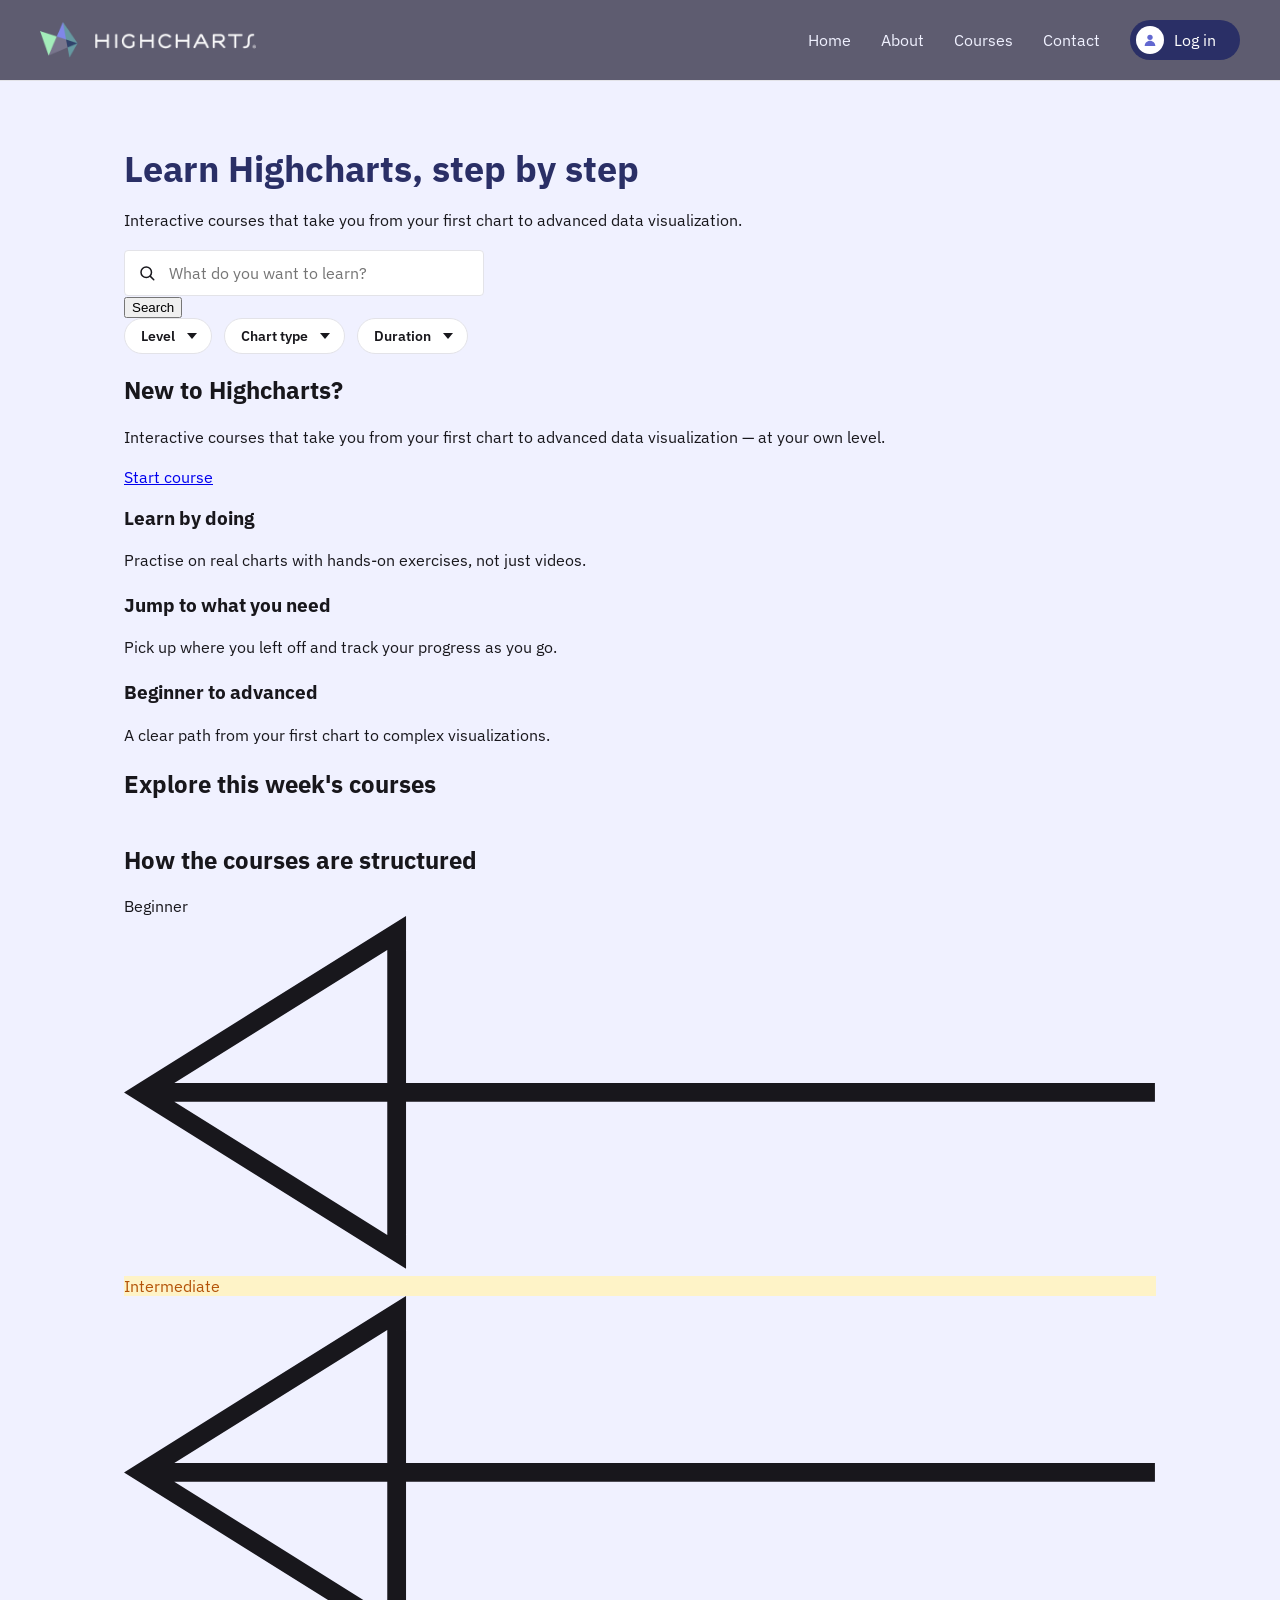
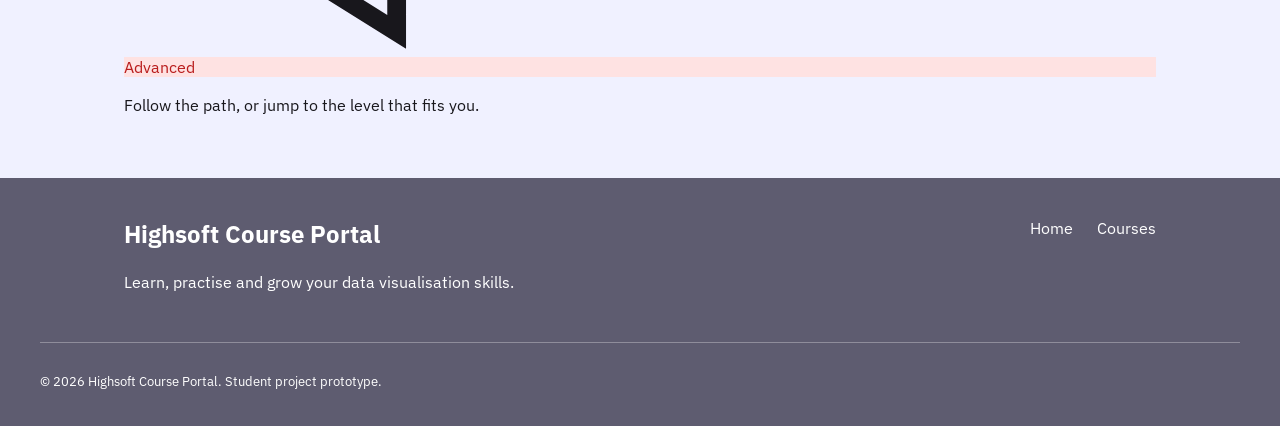
==== commit a1bfdf40: "Add course structure section with level path" ====
--- a/frontend/index.html
+++ b/frontend/index.html
@@ -143,6 +143,34 @@
             </div>
         </section>
 
+        
+        <!-- Always shown: three courses, filled by landing.js -->
+        <section class="week-courses">
+            <h2>Explore this week's courses</h2>
+            <div id="landing-week-list" class="course-grid"></div>
+        </section>
+
+        
+        <!-- Static: the three levels -->
+        <section class="course-structure">
+            <h2>How the courses are structured</h2>
+
+            <div class="levels">
+                <div class="level-box level-beginner">Beginner</div>
+                <svg class="level-arrow" viewBox="0 0 55 19" fill="none" aria-hidden="true">
+                    <path d="M54.9434 9.40234H0.94336M0.94336 9.40234L14.5305 0.902344V17.9023L0.94336 9.40234Z" stroke="currentColor"/>
+                </svg>
+                <div class="level-box level-intermediate">Intermediate</div>
+                <svg class="level-arrow" viewBox="0 0 55 19" fill="none" aria-hidden="true">
+                    <path d="M54.9434 9.40234H0.94336M0.94336 9.40234L14.5305 0.902344V17.9023L0.94336 9.40234Z" stroke="currentColor"/>
+                </svg>
+                <div class="level-box level-advanced">Advanced</div>
+            </div>
+
+            <p>Follow the path, or jump to the level that fits you.</p>
+        </section>
+
+
     </main>
 
     <footer class="site-footer">
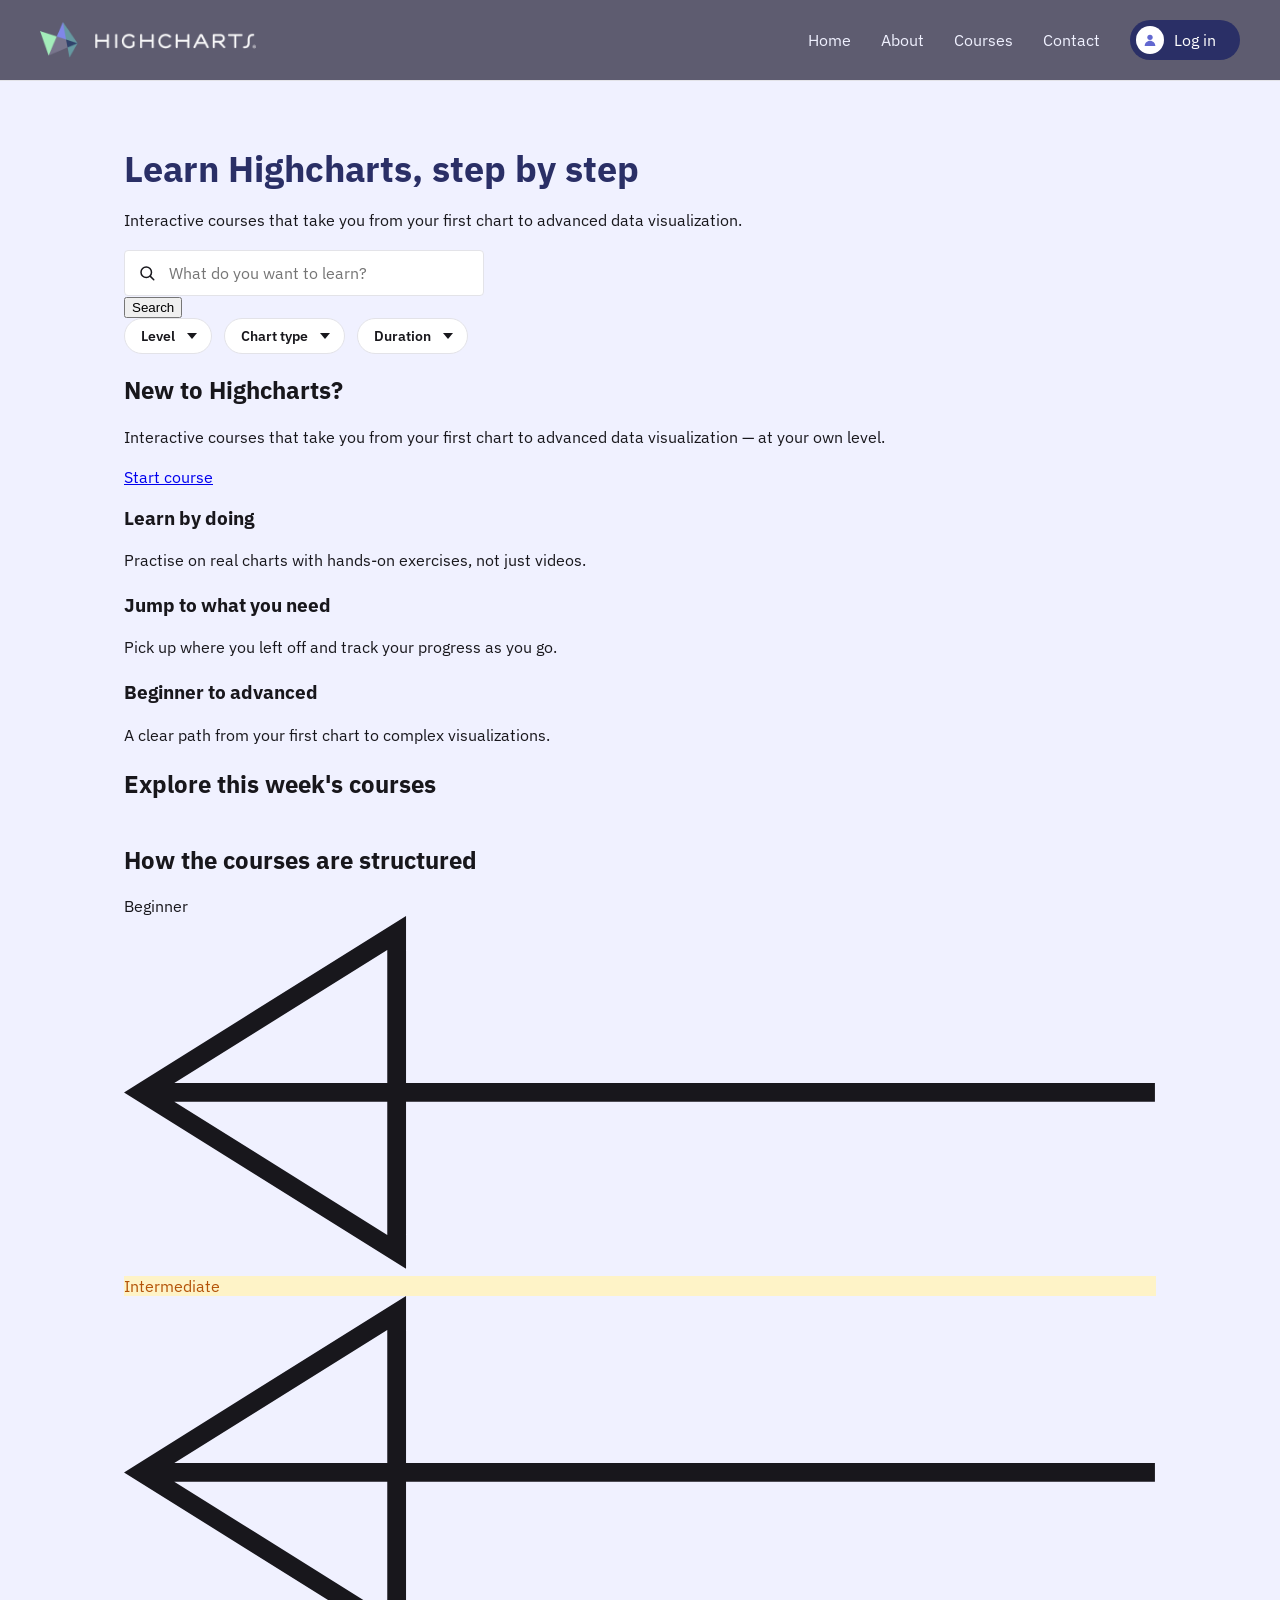
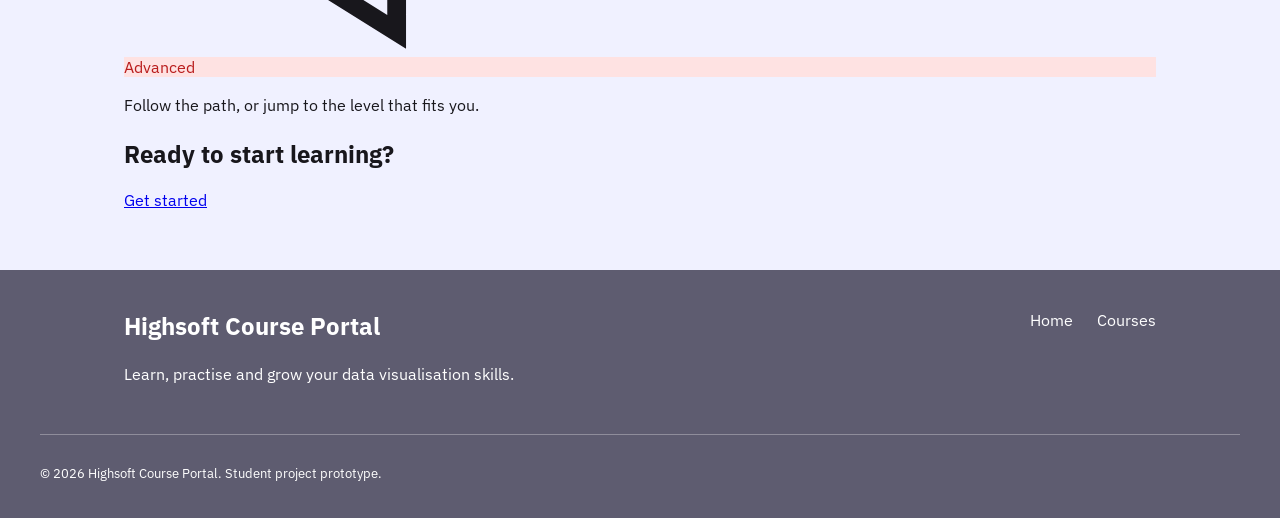
==== commit 46e9d906: "Add call to action section to landing page" ====
--- a/frontend/index.html
+++ b/frontend/index.html
@@ -170,6 +170,12 @@
             <p>Follow the path, or jump to the level that fits you.</p>
         </section>
 
+        
+        <!-- Call to action -->
+        <section class="cta">
+            <h2>Ready to start learning?</h2>
+            <a href="courses.html" class="btn btn-primary">Get started</a>
+        </section>
 
     </main>
 
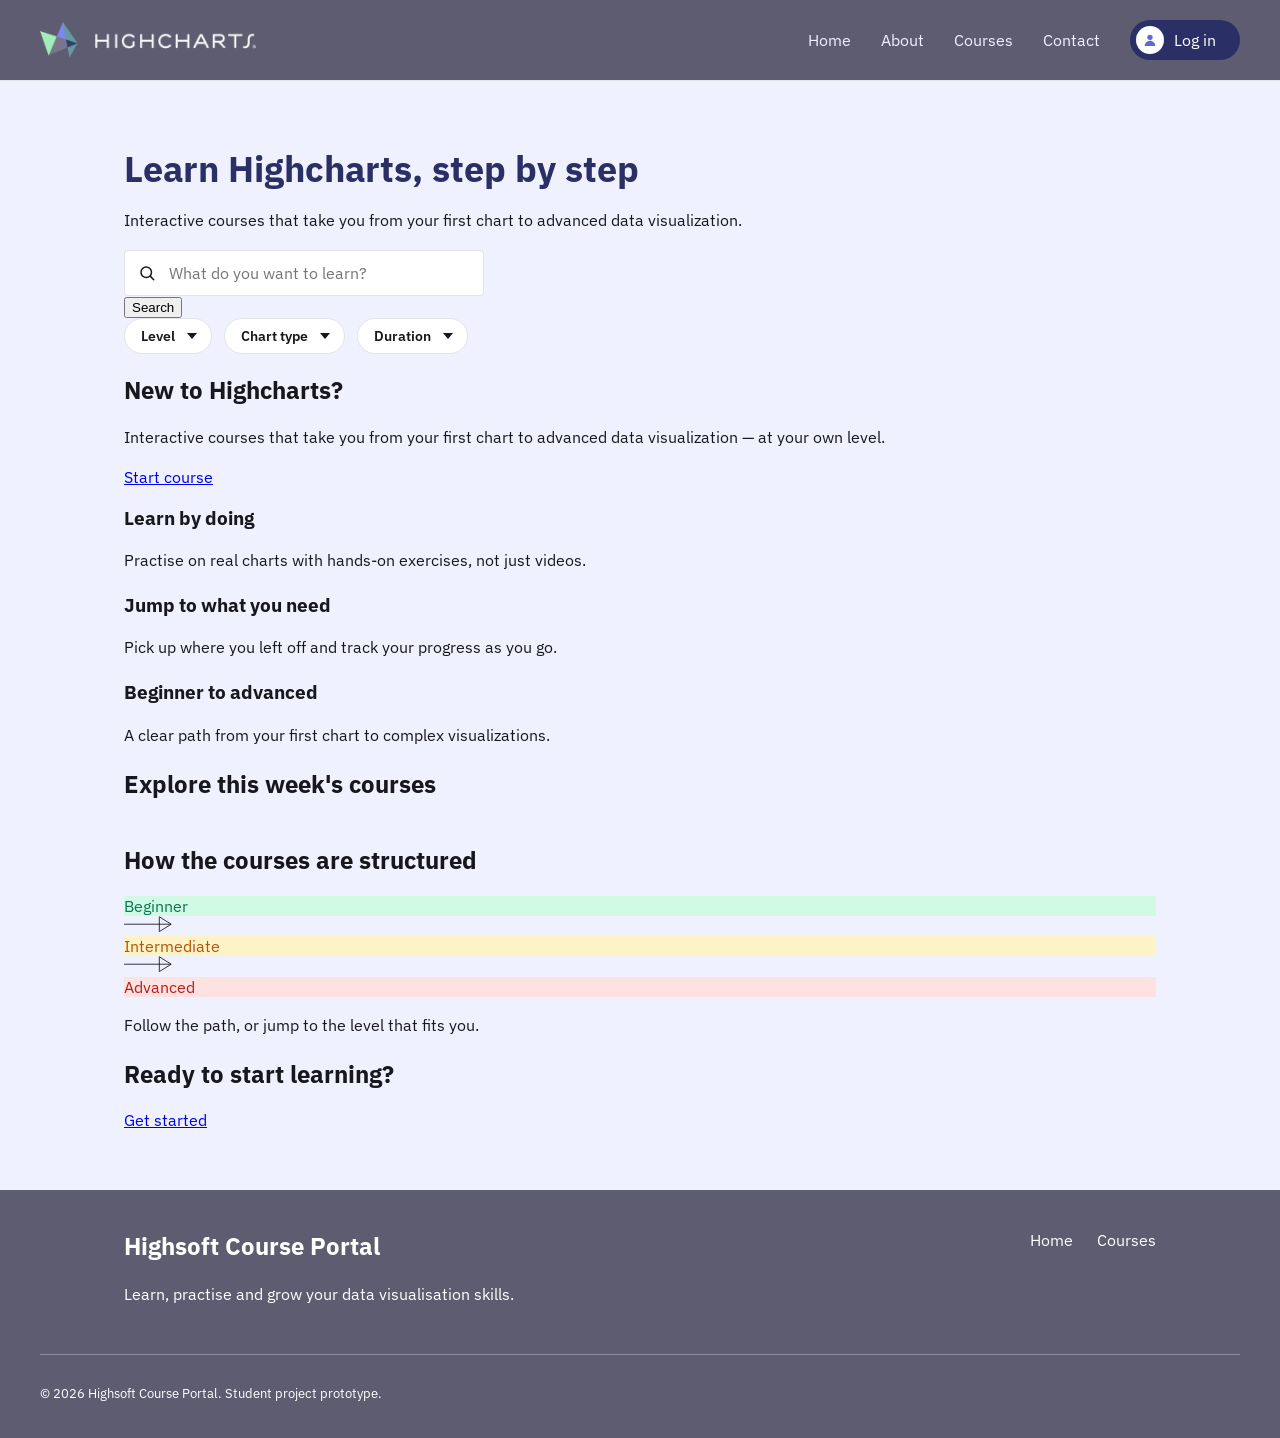
==== commit 660041b1: "Add landing stylesheet with flipped level arrows" ====
--- a/frontend/index.html
+++ b/frontend/index.html
@@ -8,6 +8,7 @@
     <link rel="preconnect" href="https://fonts.gstatic.com" crossorigin>
     <link href="https://fonts.googleapis.com/css2?family=IBM+Plex+Sans:wght@300;400;500;600;700&display=swap" rel="stylesheet">
     <link rel="stylesheet" href="css/style.css">
+    <link rel="stylesheet" href="css/landing.css">
 </head>
 
 <body>
--- a/frontend/css/style.css
+++ b/frontend/css/style.css
@@ -454,6 +454,11 @@
     color: var(--success-ink);
 }
 
+.level-beginner {
+    background-color: var(--success-bg);
+    color: var(--success-ink);
+}
+
 .level-intermediate {
     background-color: var(--attention-bg);
     color: var(--attention-ink);
--- a/frontend/css/landing.css
+++ b/frontend/css/landing.css
@@ -0,0 +1,5 @@
+/* Same arrow as the back link, flipped to point right */
+.level-arrow {
+    width: 48px;
+    transform: scaleX(-1);
+}
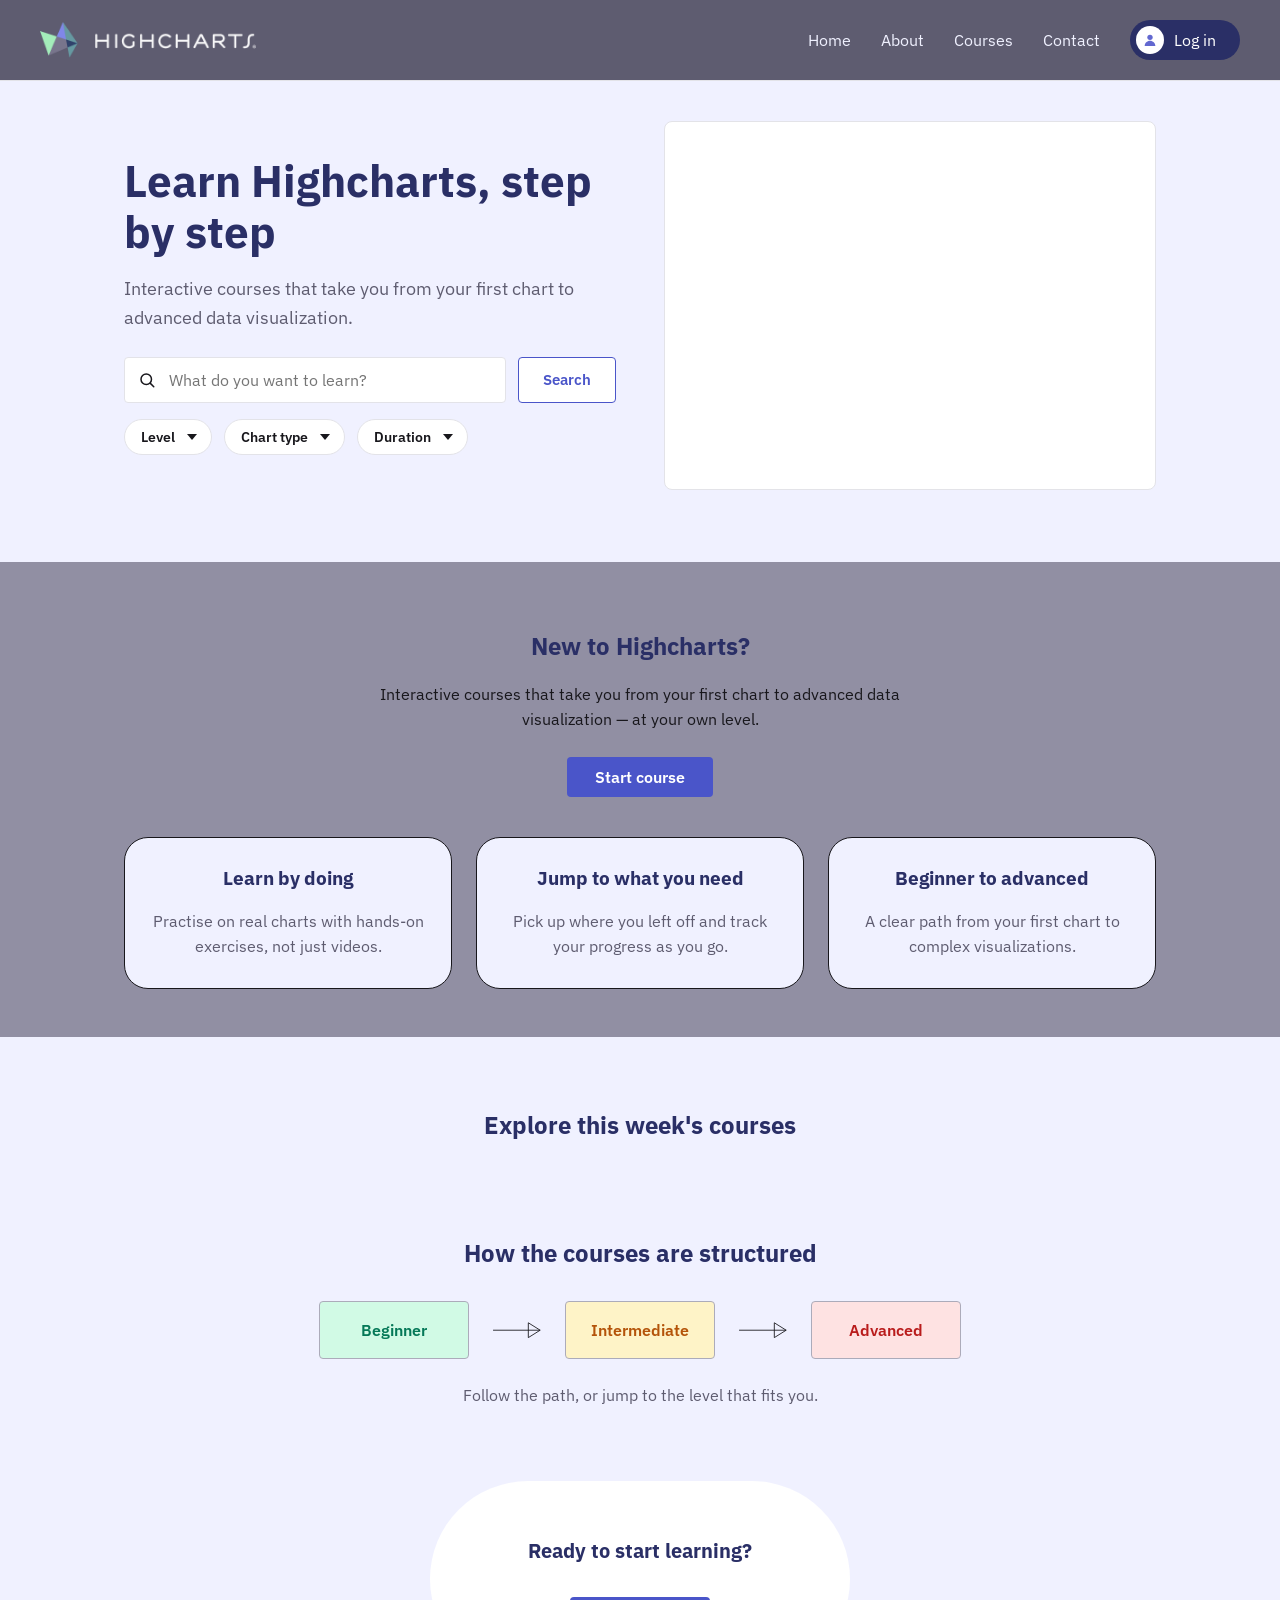
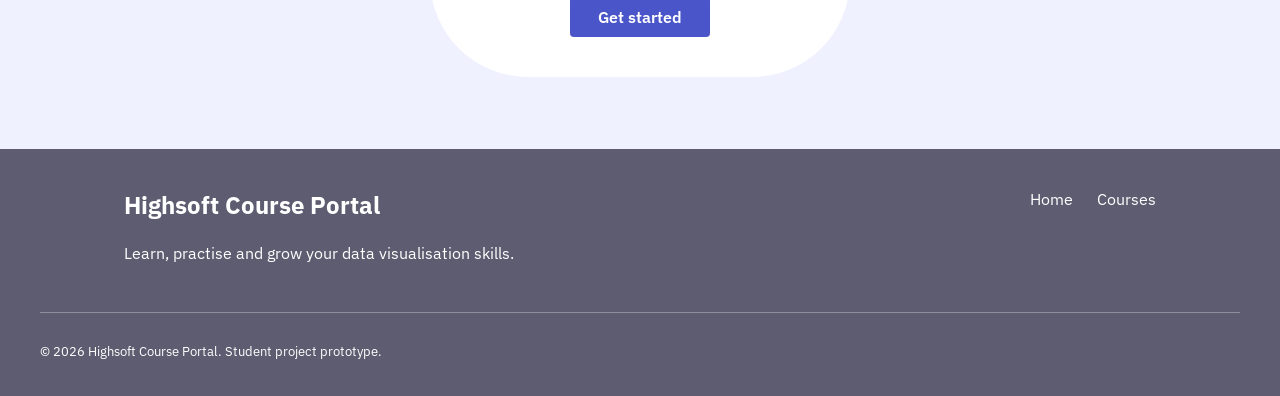
==== commit 53de48d4: "Add AI usage comments in Amanda's files" ====
--- a/frontend/index.html
+++ b/frontend/index.html
@@ -1,4 +1,5 @@
 <!DOCTYPE html>
+<!-- AI-assisted (Claude): built with help from Claude, based on our Figma design. Tested and adjusted by Amanda. -->
 <html lang="en">
 <head>
     <meta charset="UTF-8">
@@ -199,5 +200,6 @@
     </footer>
 
     <script src="js/student-nav.js" defer></script>
+    <script src="js/landing.js" defer></script>
 </body>
 </html>
--- a/frontend/css/style.css
+++ b/frontend/css/style.css
@@ -14,11 +14,15 @@
 /* ============================================================
    1. COLORS  (built on the Highcharts brand kit)
    ============================================================ */
+/* ============================================================
+   1. COLORS  (built on the Highcharts brand kit)
+   ============================================================ */
 :root {
     /* --- Surfaces --- */
     --surface-page: #F0F1FF;   /* Brand 100 — page background */
     --surface-card: #FFFFFF;   /* Neutral 0 — cards */
     --surface-band: #E1E3FF;   /* Brand 200 — bands / image box */
+    --band-dark:    #918FA3;   /* Neutral 400 — dark section band (landing page) */
 
     /* --- Text --- */
     --ink:    #18171C;   /* Neutral 900 — body text */
--- a/frontend/css/landing.css
+++ b/frontend/css/landing.css
@@ -1,5 +1,375 @@
+/* ============================================================
+   LANDING PAGE — STYLES
+   Developed with AI assistance (Claude, Anthropic).
+   Uses the color variables from style.css. Course cards,
+   search field and filter pills are reused from style.css.
+   Contents:
+     1. LAYOUT
+     2. BUTTONS
+     3. HERO
+     4. SEARCH RESULTS PANEL
+     5. NEW STUDENT SECTION
+     6. CONTINUE SECTION
+     7. COURSE STRUCTURE (levels)
+     8. CALL TO ACTION
+     9. MOBILE
+   ============================================================ */
+
+/* ============================================================
+   1. LAYOUT
+   ============================================================ */
+
+/* Space between all the big sections on the page */
+main > section {
+    margin-top: 72px;
+}
+
+/* Section headings centered, like in Figma */
+main > section > h2 {
+    text-align: center;
+    color: var(--brand-deep);
+}
+
+
+/* ============================================================
+   2. BUTTONS
+   ============================================================ */
+
+/* Shared look for link-buttons on this page */
+.btn {
+    display: inline-block;
+    padding: 10px 28px;
+    border-radius: 4px;
+    font-weight: 600;
+    text-decoration: none;
+    transition: background-color 0.15s;
+}
+
+.btn-primary {
+    background-color: var(--brand);
+    color: #FFFFFF;
+}
+
+.btn-primary:hover {
+    background-color: var(--brand-hover);
+}
+
+/* "Continue" is a link, but should look like the course buttons */
+a.course-button {
+    display: inline-block;
+    text-decoration: none;
+}
+
+
+/* ============================================================
+   3. HERO
+   ============================================================ */
+
+/* Text left, image right */
+.hero {
+    display: grid;
+    grid-template-columns: 1fr 1fr;
+    gap: 48px;
+    align-items: center;
+    margin-top: 32px;
+}
+
+.hero h1 {
+    margin-top: 0;        /* style.css adds space above h1; not needed here */
+    font-size: 44px;
+    line-height: 1.15;
+}
+
+.hero-text > p {
+    color: var(--muted);
+    font-size: 18px;
+}
+
+/* Search field + Search button on one row */
+.hero-search {
+    display: flex;
+    gap: 12px;
+    margin: 24px 0 16px;
+}
+
+.hero-search .course-search {
+    max-width: none;      /* let the field fill the row here */
+}
+
+.btn-search {
+    padding: 0 24px;
+    font-family: inherit;
+    font-size: 15px;
+    font-weight: 600;
+    color: var(--brand);
+    background-color: var(--surface-card);
+    border: 1px solid var(--brand);
+    border-radius: 4px;
+    cursor: pointer;
+    transition: background-color 0.15s;
+}
+
+.btn-search:hover {
+    background-color: var(--surface-page);
+}
+
+/* Image placeholder until we add a real image or chart */
+.hero-image {
+    aspect-ratio: 4 / 3;
+    background-color: var(--surface-card);
+    border: 1px solid var(--border);
+    border-radius: 8px;
+}
+
+/* ============================================================
+   4. SEARCH RESULTS PANEL
+   ============================================================ */
+
+/* No box: lies directly on the page background, like in Figma */
+.search-results {
+    margin-top: 40px;
+}
+
+/* Heading centered with a line under, close button on the right */
+.results-top {
+    position: relative;     /* lets the close button sit on the right */
+    display: flex;
+    justify-content: center;
+    align-items: center;
+    padding-bottom: 12px;
+    margin-bottom: 24px;
+    border-bottom: 1px solid var(--muted);
+}
+
+.results-top h2 {
+    margin: 0;
+    color: var(--brand-deep);
+}
+
+.results-close {
+    position: absolute;
+    right: 0;
+    width: 36px;
+    height: 36px;
+    font-size: 18px;
+    color: var(--ink);
+    background: none;
+    border: none;
+    border-radius: 50%;
+    cursor: pointer;
+}
+
+.results-close:hover {
+    background-color: var(--surface-band);
+}
+
+.see-all-link {
+    display: block;
+    width: fit-content;
+    margin: 20px auto 0;
+    color: var(--brand);
+    font-weight: 600;
+}
+
+/* ============================================================
+   5. NEW STUDENT SECTION
+   ============================================================ */
+
+
+.new-user {
+    padding: 48px 0;
+    text-align: center;
+    background-color: var(--band-dark);
+    box-shadow: 0 0 0 100vmax var(--band-dark);
+    clip-path: inset(0 -100vmax);
+}
+
+.new-user > p {
+    max-width: 560px;
+    margin: 0 auto 24px;
+    color: var(--ink);      /* better contrast on the darker band than grey */
+}
+
+/* Three feature cards side by side */
+.feature-grid {
+    display: grid;
+    grid-template-columns: repeat(auto-fit, minmax(220px, 1fr));
+    gap: 24px;
+    margin-top: 40px;
+}
+
+/* Light cards with a dark border, like in Figma */
+.feature-card {
+    padding: 28px 20px;
+    background-color: var(--surface-page);
+    border: 1px solid var(--ink);
+    border-radius: 24px;
+}
+
+.feature-card h3 {
+    margin-top: 0;
+    color: var(--brand-deep);
+}
+
+.feature-card p {
+    margin: 0;
+    color: var(--muted);
+}
+
+
+
+/* ============================================================
+   6. CONTINUE SECTION
+   ============================================================ */
+
+   /* Same full-width dark band as the new student section */
+.continue {
+    padding: 48px 0;
+    background-color: var(--band-dark);
+    box-shadow: 0 0 0 100vmax var(--band-dark);
+    clip-path: inset(0 -100vmax);
+}
+
+.continue-grid {
+    display: grid;
+    grid-template-columns: repeat(auto-fit, minmax(280px, 1fr));
+    gap: 24px;
+    margin-top: 24px;
+}
+
+.continue-card {
+    display: flex;
+    flex-direction: column;
+    gap: 8px;
+    padding: 20px;
+    background-color: var(--surface-page);  
+    border: 1px solid var(--ink);
+    border-radius: 4px;
+}
+
+.continue-card h3 {
+    margin: 0;
+}
+
+.continue-status,
+.continue-lessons {
+    margin: 0;
+    font-size: 14px;
+    color: var(--muted);
+}
+
+/* Progress bar: same look as in the admin students table (admin.css) */
+.progress-bar {
+    width: 100%;
+    height: 8px;
+    background-color: var(--surface-band);
+    border-radius: 999px;
+    overflow: hidden;
+}
+
+.progress-fill {
+    height: 100%;
+    background-color: var(--brand);
+    border-radius: 999px;
+}
+
+.continue-card .course-button {
+    margin-top: 8px;
+}
+
+
+
+/* ============================================================
+   7. COURSE STRUCTURE (levels)
+   ============================================================ */
+
+.course-structure {
+    text-align: center;
+}
+
+/* Beginner → Intermediate → Advanced on one row */
+.levels {
+    display: flex;
+    justify-content: center;
+    align-items: center;
+    flex-wrap: wrap;
+    gap: 24px;
+    margin: 32px 0 24px;
+}
+
+.level-box {
+    min-width: 150px;
+    padding: 18px 24px;
+    font-weight: 600;
+    border: 1px solid var(--border-strong);
+    border-radius: 4px;
+}
+
 /* Same arrow as the back link, flipped to point right */
 .level-arrow {
     width: 48px;
+    color: var(--ink);
     transform: scaleX(-1);
+}
+
+.course-structure > p {
+    color: var(--muted);
+}
+
+
+
+/* ============================================================
+   8. CALL TO ACTION
+   ============================================================ */
+
+/* Rounded card behind the heading and button */
+.cta {
+    display: flex;
+    flex-direction: column;   /* heading on top, button under */
+    align-items: center;      /* both centered */
+    gap: 16px;
+    max-width: 420px;
+    margin-left: auto;        /* auto on both sides = card centered on the page */
+    margin-right: auto;
+    margin-bottom: 72px;
+    padding: 40px 24px;
+    background-color: var(--surface-card);
+    border-radius: 999px;     /* the round "pill" shape  */
+}
+
+.cta h2 {
+    margin: 0 4 0;
+    font-size: 20px;
+}
+
+
+
+/* ============================================================
+   9. MOBILE
+   ============================================================ */
+
+@media (max-width: 800px) {
+    /* Hero: image goes under the text */
+    .hero {
+        grid-template-columns: 1fr;
+    }
+
+    .hero h1 {
+        font-size: 34px;
+    }
+
+    /* Levels stack, so the arrows would point the wrong way */
+    .level-arrow {
+        display: none;
+    }
+
+    .cta {
+        border-radius: 24px;
+    }
+    
+    /* Search field and button: let them share the width on small screens */
+    .hero-search .course-search {
+        flex-basis: 0;
+        min-width: 0;
+    }
 }
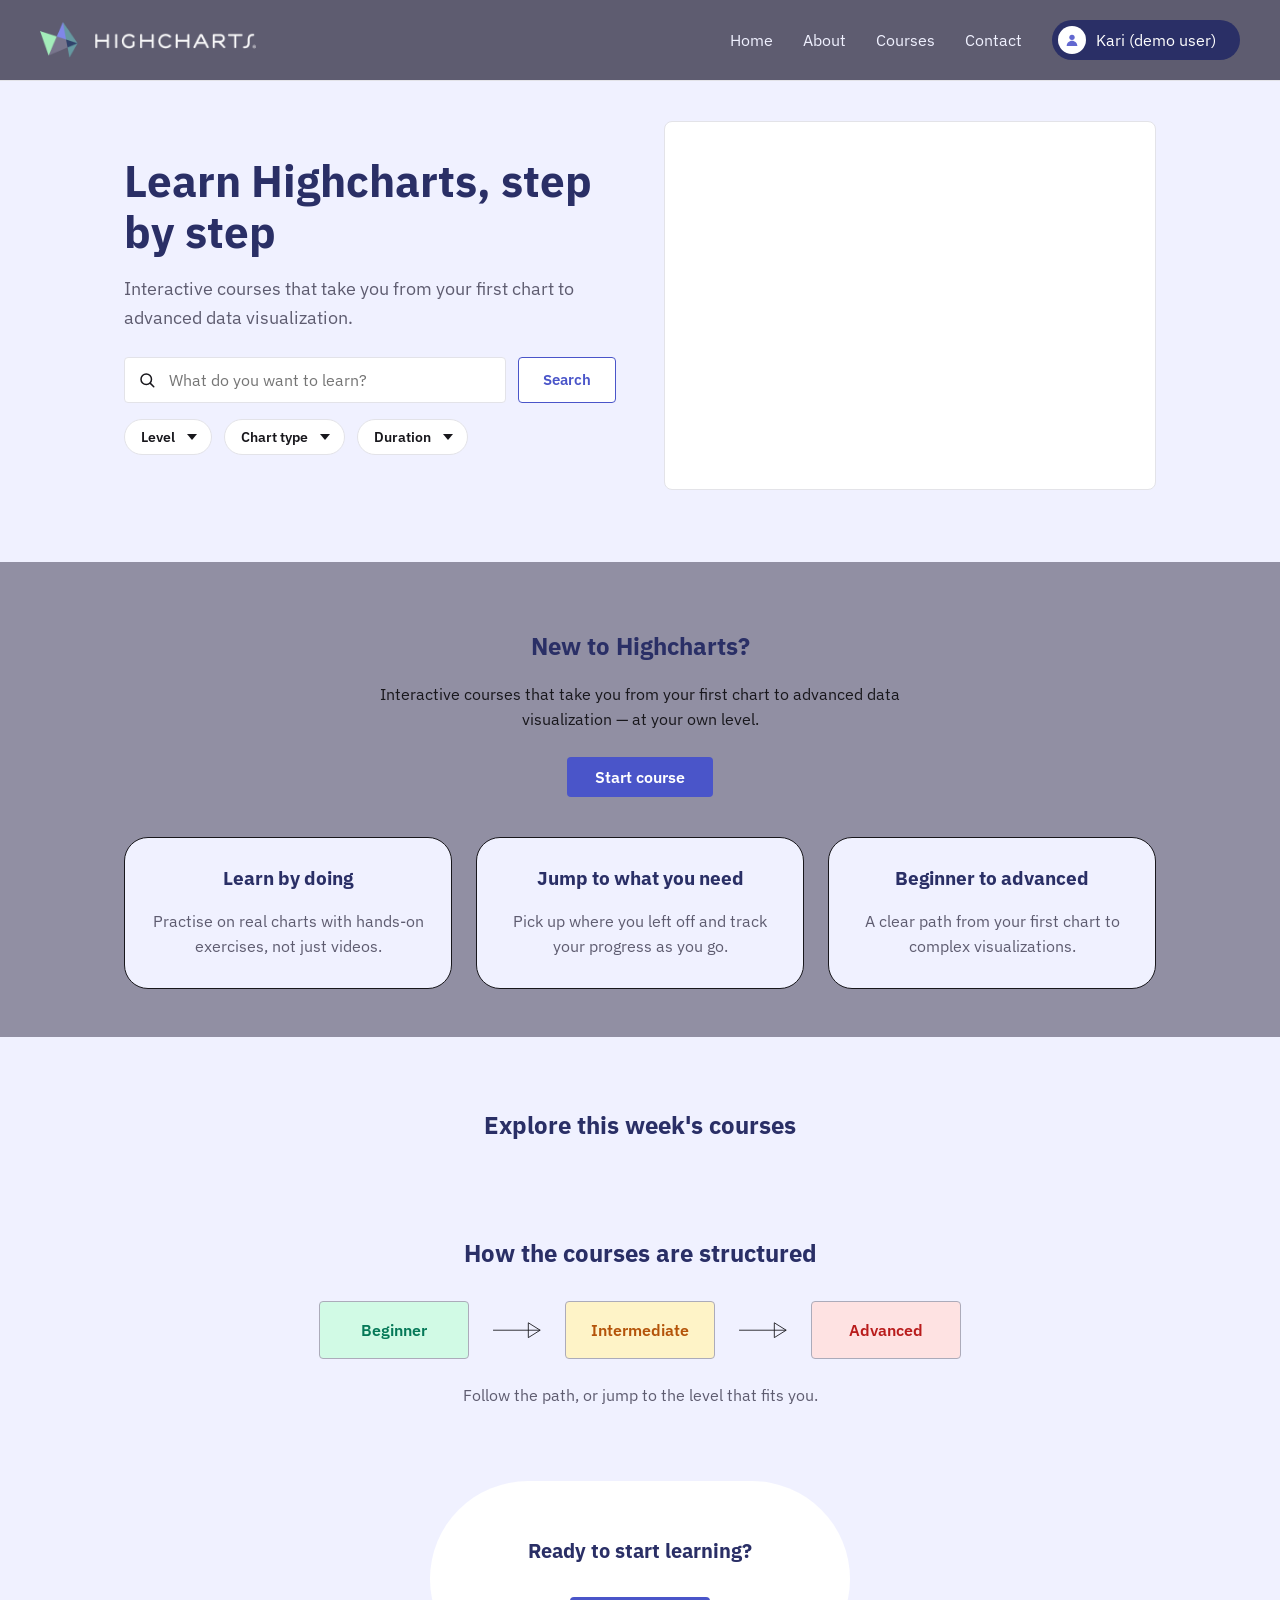
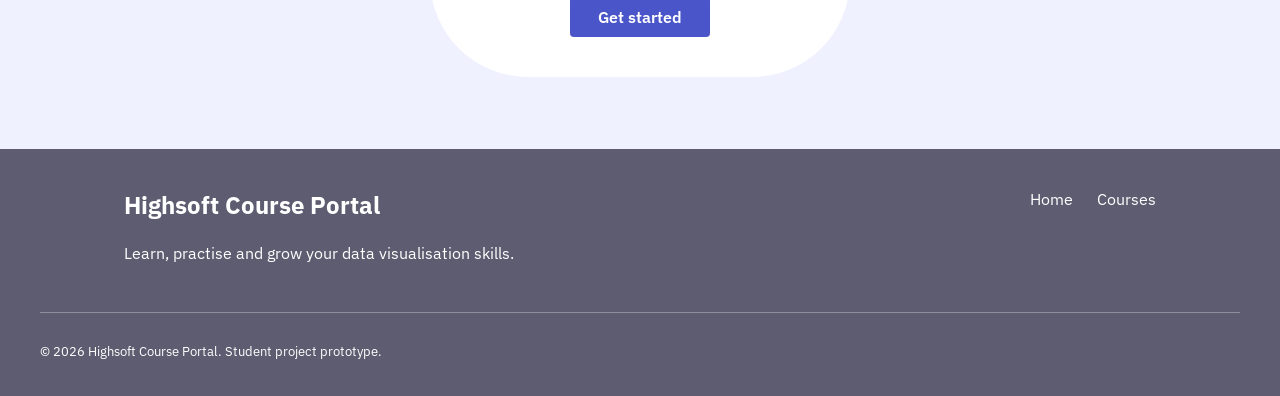
==== commit 355d567b: "Add demo login and logout to student menu" ====
--- a/frontend/index.html
+++ b/frontend/index.html
@@ -38,13 +38,13 @@
                             <path d="M4 21c0-4.4 3.6-8 8-8s8 3.6 8 8z"/>
                         </svg>
                     </span>
-                    Log in
+                    <span class="demo-user-name">Kari (demo user)</span>
                 </button>
 
                 <div id="student-nav-menu" class="student-nav-menu" hidden>
-                    <a href="login.html">Log in</a>
                     <a href="profile.html">My profile</a>
-                    <span class="student-nav-disabled" aria-disabled="true">Settings</span>
+                    <a href="index.html" class="demo-logout">Log out</a>
+                    <a href="admin.html">Switch to admin view</a>
                 </div>
             </div>
         </nav>
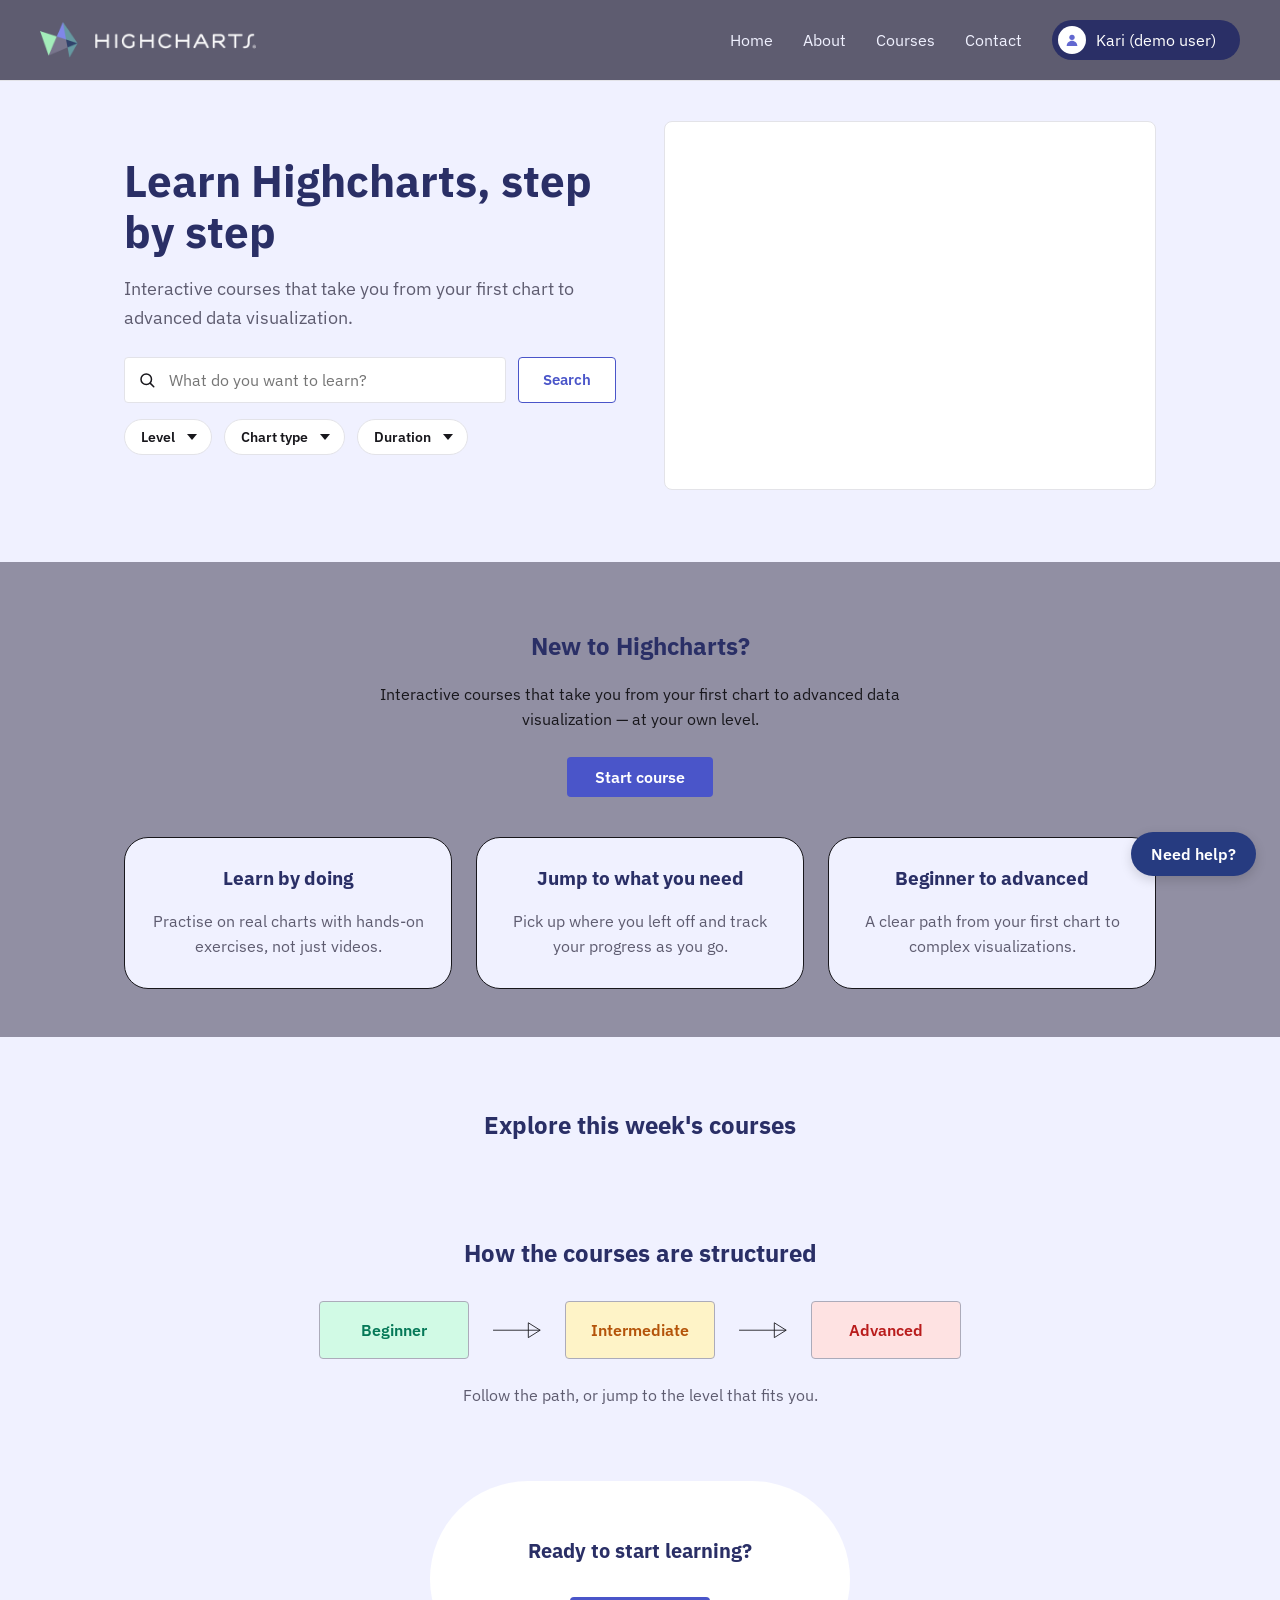
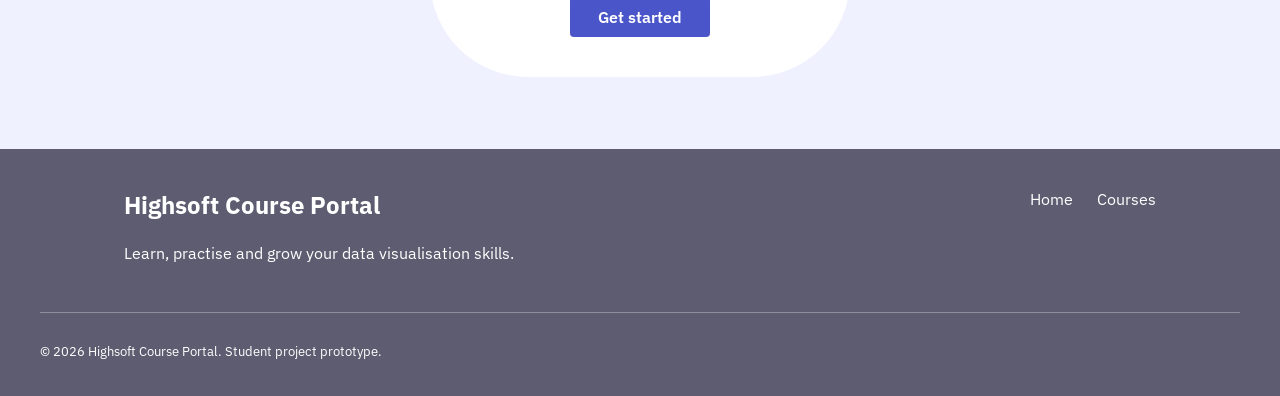
==== commit 706843f5: "Add floating student help button and FAQ panel" ====
--- a/frontend/index.html
+++ b/frontend/index.html
@@ -201,5 +201,7 @@
 
     <script src="js/student-nav.js" defer></script>
     <script src="js/landing.js" defer></script>
+<script src="js/student-help.js" defer></script>
+
 </body>
 </html>
--- a/frontend/css/style.css
+++ b/frontend/css/style.css
@@ -1820,3 +1820,80 @@
     color: #9993a5;
     cursor: not-allowed;
 }
+
+
+/* Floating student help button */
+.student-help-button {
+    position: fixed;
+    bottom: 24px;
+    right: 24px;
+    z-index: 1000;
+
+    padding: 12px 20px;
+    border: none;
+    border-radius: 24px;
+
+    background-color: #263b80;
+    color: white;
+    font: inherit;
+    font-weight: 600;
+
+    cursor: pointer;
+    box-shadow: 0 4px 12px rgba(0, 0, 0, 0.15);
+}
+
+.student-help-button:hover {
+    background-color: #1b2d66;
+}
+
+.student-help-button:focus-visible {
+    outline: 3px solid #f5b942;
+    outline-offset: 3px;
+}
+
+
+/* Student FAQ panel */
+.student-help-panel {
+    position: fixed;
+    bottom: 88px;
+    right: 24px;
+    z-index: 1000;
+
+    width: 340px;
+    max-width: calc(100vw - 48px);
+    max-height: 70vh;
+    overflow-y: auto;
+
+    padding: 24px;
+    background-color: white;
+    color: #222;
+    border: 1px solid #ddd;
+    border-radius: 12px;
+    box-shadow: 0 6px 24px rgba(0, 0, 0, 0.15);
+}
+
+.student-help-panel[hidden] {
+    display: none;
+}
+
+.student-help-panel h2 {
+    margin: 0 0 12px;
+    font-size: 20px;
+}
+
+.student-help-panel h3 {
+    margin: 20px 0 6px;
+    font-size: 15px;
+}
+
+.student-help-panel p {
+    margin: 0 0 12px;
+    line-height: 1.5;
+}
+
+.student-help-panel a {
+    display: inline-block;
+    margin-top: 12px;
+    font-weight: 600;
+    text-decoration: underline;
+}
--- a/frontend/css/landing.css
+++ b/frontend/css/landing.css
@@ -180,7 +180,7 @@
     padding: 48px 0;
     text-align: center;
     background-color: var(--band-dark);
-    box-shadow: 0 0 0 100vmax var(--band-dark);
+    box-shadow: 0 0 0 100vmax var(--band-dark);   /* AI-assisted (Claude): trick to stretch the background colour to the screen edges */
     clip-path: inset(0 -100vmax);
 }
 
@@ -226,7 +226,7 @@
 .continue {
     padding: 48px 0;
     background-color: var(--band-dark);
-    box-shadow: 0 0 0 100vmax var(--band-dark);
+    box-shadow: 0 0 0 100vmax var(--band-dark);       /* AI-assisted (Claude): trick to stretch the background colour to the screen edges */
     clip-path: inset(0 -100vmax);
 }
 
